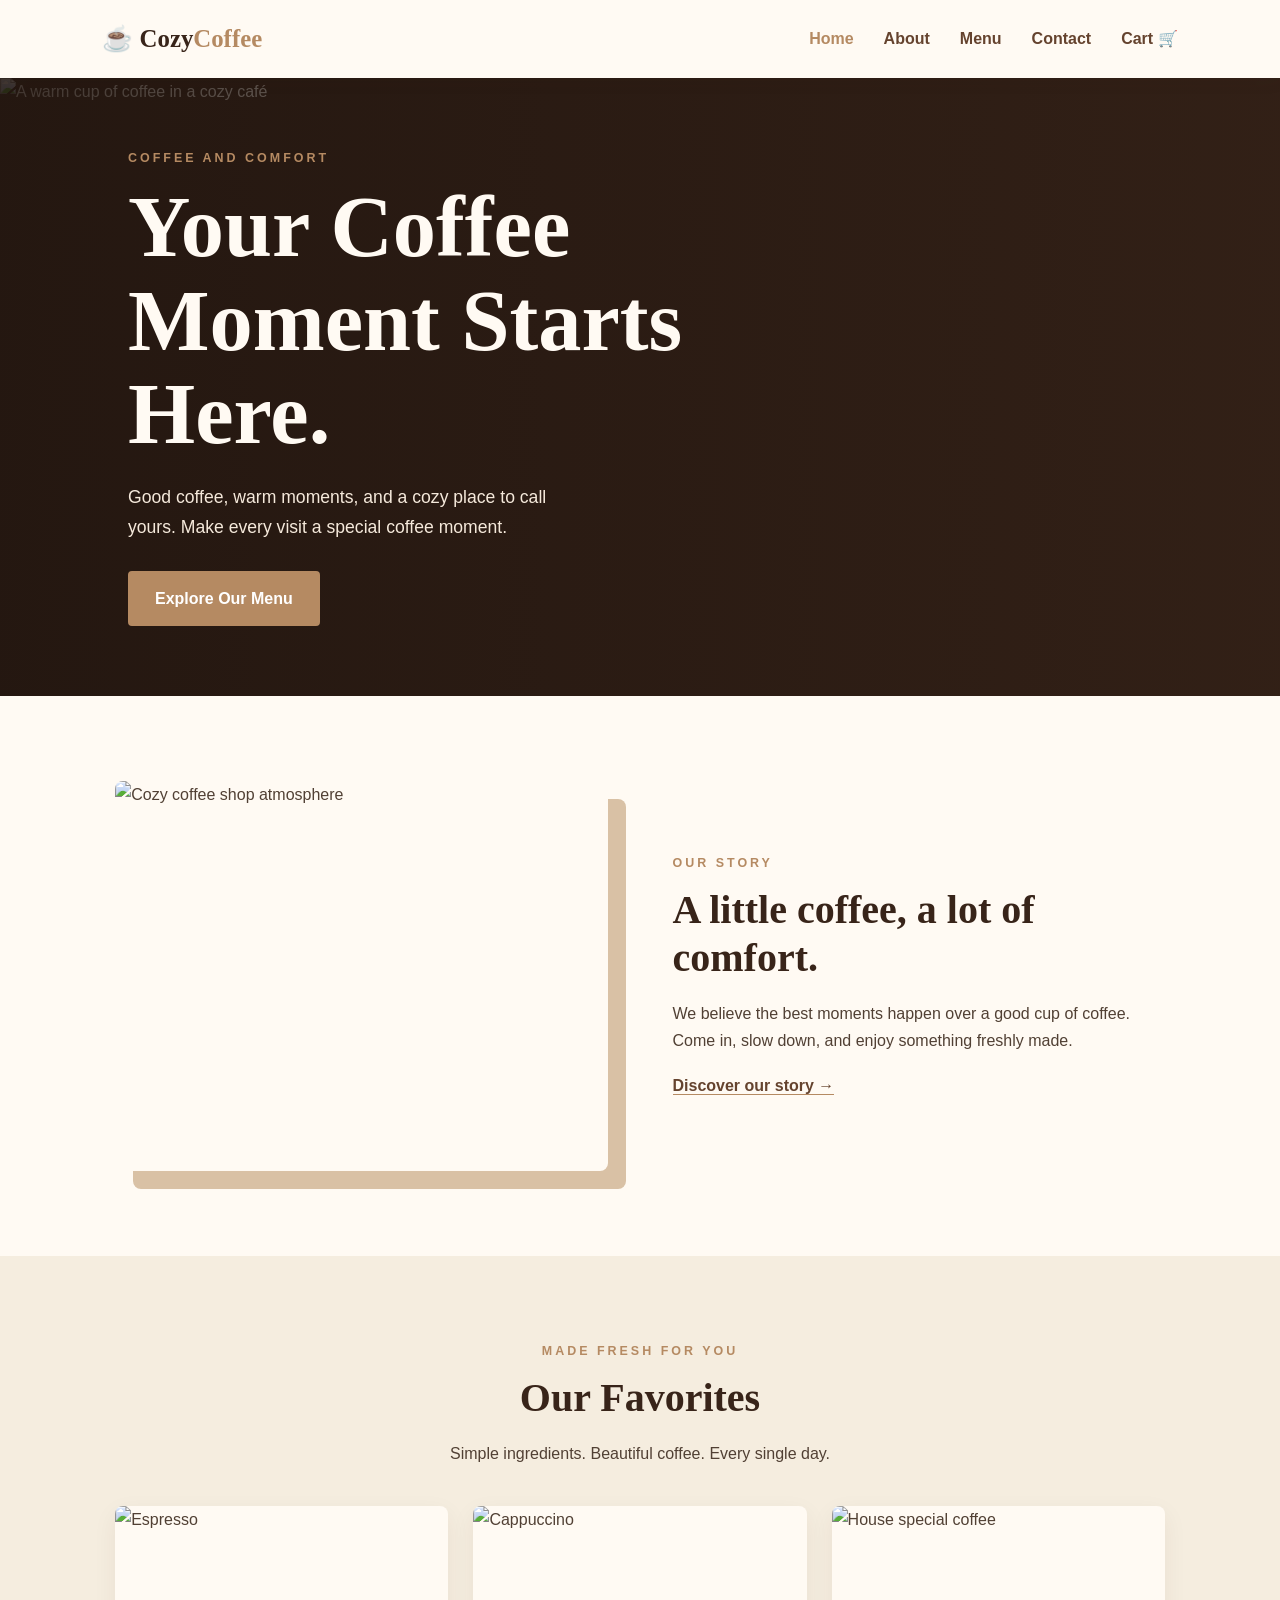
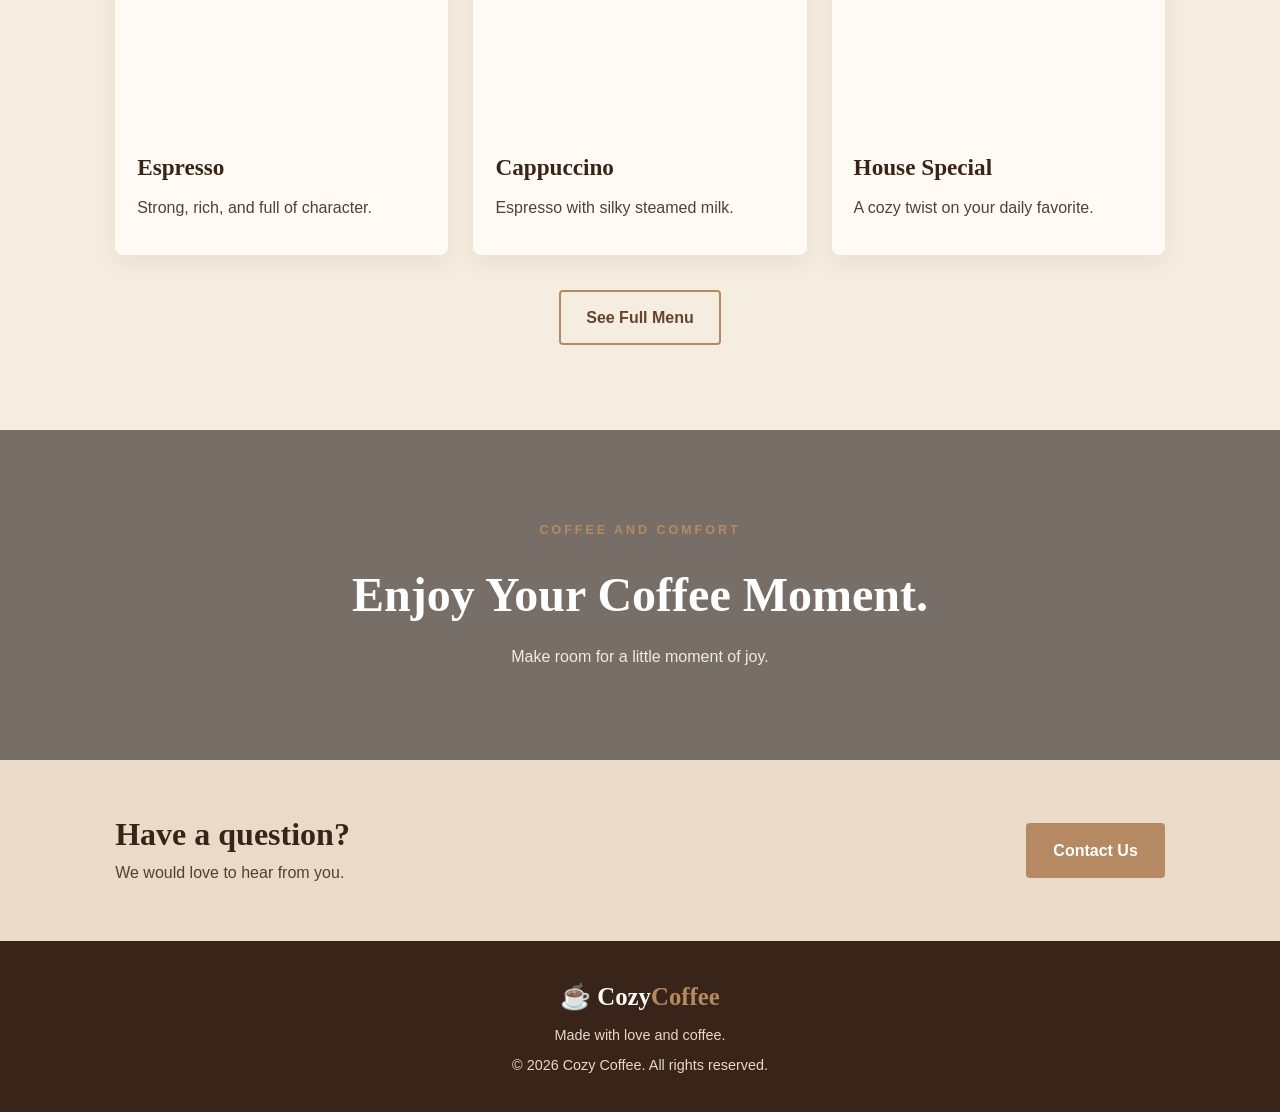
==== index.html @ d35c2334 "Add files via upload" ====
<!DOCTYPE html>
<html lang="en"><head><meta charset="UTF-8"><meta name="viewport" content="width=device-width, initial-scale=1.0"><title>Cozy Coffee | Home</title><link rel="stylesheet" href="style.css"><script src="script.js" defer></script></head><body>
<header class="site-header"><a class="logo" href="index.html">☕ Cozy<span>Coffee</span></a><button class="menu-btn" id="menuBtn" aria-label="Open menu" aria-expanded="false">☰</button><nav class="nav-links" id="navLinks"><a class="active" href="index.html">Home</a><a href="about.html">About</a><a href="services.html">Menu</a><a href="contact.html">Contact</a><a href="cart.html">Cart 🛒</a></nav></header>
<main><section class="hero"><img class="hero-image" src="images/hero-coffee.jpg" alt="A warm cup of coffee in a cozy café"><div class="hero-content"><p class="eyebrow">COFFEE AND COMFORT</p><h1>Your Coffee<br>Moment Starts Here.</h1><p>Good coffee, warm moments, and a cozy place to call yours. Make every visit a special coffee moment.</p><a class="btn" href="services.html">Explore Our Menu</a></div></section>
<section class="section about-preview"><div class="image-frame"><img src="images/coffee-shop.jpg" alt="Cozy coffee shop atmosphere"></div><div><p class="eyebrow">OUR STORY</p><h2>A little coffee, a lot of comfort.</h2><p>We believe the best moments happen over a good cup of coffee. Come in, slow down, and enjoy something freshly made.</p><a class="text-link" href="about.html">Discover our story →</a></div></section>
<section class="section menu-section"><div class="section-heading"><p class="eyebrow">MADE FRESH FOR YOU</p><h2>Our Favorites</h2><p>Simple ingredients. Beautiful coffee. Every single day.</p></div><div class="cards"><article class="coffee-card"><img src="images/espresso.jpg" alt="Espresso"><div class="card-body"><h3>Espresso</h3><p>Strong, rich, and full of character.</p></div></article><article class="coffee-card"><img src="images/cappuccino.jpg" alt="Cappuccino"><div class="card-body"><h3>Cappuccino</h3><p>Espresso with silky steamed milk.</p></div></article><article class="coffee-card"><img src="images/house-special.jpg" alt="House special coffee"><div class="card-body"><h3>House Special</h3><p>A cozy twist on your daily favorite.</p></div></article></div><a class="btn btn-outline" href="services.html">See Full Menu</a></section>
<section class="coffee-banner"><div><p class="eyebrow">COFFEE AND COMFORT</p><h2>Enjoy Your Coffee Moment.</h2><p>Make room for a little moment of joy.</p></div></section><section class="contact-strip"><div><h2>Have a question?</h2><p>We would love to hear from you.</p></div><a class="btn" href="contact.html">Contact Us</a></section></main>
<footer class="footer"><a class="logo" href="index.html">☕ Cozy<span>Coffee</span></a><p>Made with love and coffee.</p><p>© <span class="year"></span> Cozy Coffee. All rights reserved.</p></footer></body></html>
---- style.css ----
*{box-sizing:border-box;margin:0;padding:0} :root{--dark:#382419;--brown:#65432e;--coffee:#896548;--caramel:#b58a62;--latte:#d9c1a5;--cream:#f5eddf;--white:#fffaf3;--text:#514034}html{scroll-behavior:smooth}body{font-family:Arial,Helvetica,sans-serif;background:var(--white);color:var(--text);line-height:1.7}.site-header{height:78px;padding:0 8%;display:flex;align-items:center;justify-content:space-between;background:var(--white);position:sticky;top:0;z-index:10;box-shadow:0 3px 16px #38241912}.logo{font-family:Georgia,serif;font-size:1.55rem;font-weight:bold;color:var(--dark);text-decoration:none}.logo span{color:var(--caramel)}.nav-links{display:flex;gap:30px}.nav-links a{color:var(--brown);text-decoration:none;font-weight:600;transition:.2s}.nav-links a:hover,.nav-links a.active{color:var(--caramel)}.menu-btn{display:none;border:0;background:none;color:var(--dark);font-size:1.8rem;cursor:pointer}.hero{min-height:590px;position:relative;overflow:hidden;background:#382419;display:flex;align-items:center;padding:70px 10%;color:#fffaf3}.hero::before{content:'';position:absolute;inset:0;background:linear-gradient(90deg,#21150fdb,#21150f45);z-index:1}.hero-image{position:absolute;inset:0;width:100%;height:100%;object-fit:cover;object-position:center;display:block}.hero-content{position:relative;z-index:2;max-width:600px}.eyebrow{color:var(--caramel);font-weight:bold;letter-spacing:3px;font-size:.78rem;margin-bottom:12px}.hero h1,.page-hero h1{font-family:Georgia,serif;font-size:clamp(3rem,7vw,5.4rem);line-height:1.08;margin-bottom:22px}.hero-content>p:not(.eyebrow){font-size:1.1rem;max-width:450px;margin-bottom:28px;color:#f5e9db}.btn{display:inline-block;background:var(--caramel);color:#fff;text-decoration:none;border:2px solid var(--caramel);padding:12px 25px;border-radius:4px;font-weight:bold;cursor:pointer;transition:.2s}.btn:hover{background:var(--brown);border-color:var(--brown);transform:translateY(-2px)}.section{padding:85px 9%;}.about-preview{display:grid;grid-template-columns:1fr 1fr;gap:65px;align-items:center}.image-frame{height:390px;overflow:hidden;border-radius:8px;box-shadow:18px 18px 0 var(--latte)}.image-frame img{width:100%;height:100%;object-fit:cover}.about-preview h2,.section-heading h2,.contact-strip h2,.contact-info h2{font-family:Georgia,serif;font-size:2.5rem;color:var(--dark);line-height:1.2;margin-bottom:18px}.about-preview p:not(.eyebrow){margin-bottom:18px}.text-link{color:var(--brown);font-weight:bold;text-decoration:none;border-bottom:1px solid var(--caramel)}.menu-section{background:var(--cream);text-align:center}.section-heading{text-align:center;margin-bottom:38px}.section-heading>p:last-child{margin-top:8px}.cards{display:grid;grid-template-columns:repeat(3,1fr);gap:25px;margin-bottom:35px}.coffee-card{background:var(--white);border-radius:8px;overflow:hidden;text-align:left;box-shadow:0 8px 25px #38241910;transition:.25s}.coffee-card:hover{transform:translateY(-6px);box-shadow:0 13px 30px #3824191c}.coffee-card img{width:100%;height:220px;object-fit:cover;display:block}.card-body{padding:22px}.card-body h3{font-family:Georgia,serif;color:var(--dark);font-size:1.45rem;margin-bottom:7px}.card-body p{margin-bottom:12px}.card-body strong{color:var(--coffee);font-size:.9rem}.btn-outline{background:transparent;color:var(--brown)}.btn-outline:hover{color:white}.coffee-banner{min-height:330px;background:linear-gradient(#21150f9c,#21150f9c),url('images/coffee-shop.jpg') center/cover;display:flex;align-items:center;justify-content:center;text-align:center;color:white;padding:60px 20px}.coffee-banner h2{font-family:Georgia,serif;font-size:3rem;margin-bottom:8px}.coffee-banner p:last-child{color:#f5e9db}.contact-strip{padding:55px 9%;display:flex;align-items:center;justify-content:space-between;gap:25px;background:#eadbc8}.contact-strip h2{font-size:2rem;margin-bottom:5px}.contact-strip p{margin:0}.footer{background:var(--dark);color:#e7d8c8;text-align:center;padding:35px 20px}.footer .logo{color:var(--white)}.footer p{font-size:.9rem;margin-top:5px}.page-hero{background:linear-gradient(#21150fc9,#21150fc9),url('images/hero-coffee.jpg') center/cover;text-align:center;color:white;padding:85px 20px}.page-hero h1{font-size:3.8rem;margin-bottom:10px}.page-hero>p:last-child{color:#f0dfcd}.values{background:var(--cream)}.value-card{text-align:center;padding-top:28px}.value-icon{font-size:3rem;color:var(--caramel)}.menu-grid{grid-template-columns:repeat(3,1fr)}.contact-layout{display:grid;grid-template-columns:1fr 1fr;gap:55px;align-items:start}.contact-info img{width:100%;height:240px;object-fit:cover;border-radius:8px;margin-bottom:25px}.contact-info h2{font-size:2rem}.contact-form{background:var(--cream);padding:30px;border-radius:8px}.contact-form h2{font-family:Georgia,serif;color:var(--dark);font-size:2rem;margin-bottom:18px}.contact-form label{display:block;font-weight:bold;margin:12px 0 5px}.contact-form input,.contact-form textarea{width:100%;padding:12px;border:1px solid #cbb69e;border-radius:4px;background:var(--white);font:inherit;color:var(--text)}.contact-form input:focus,.contact-form textarea:focus{outline:2px solid var(--caramel);border-color:transparent}.contact-form .btn{margin-top:18px}.form-message{margin-top:12px;font-weight:bold}.form-note{font-size:.78rem;color:#806b58;margin-top:12px}.form-message.success{color:#426b3e}.form-message.error{color:#a23c2c}@media(max-width:800px){.site-header{padding:0 5%}.menu-btn{display:block}.nav-links{display:none;position:absolute;top:78px;left:0;width:100%;background:var(--white);padding:20px 5%;flex-direction:column;gap:15px;box-shadow:0 8px 15px #38241918}.nav-links.active{display:flex}.about-preview,.contact-layout{grid-template-columns:1fr;gap:40px}.cards,.menu-grid{grid-template-columns:repeat(2,1fr)}.hero{min-height:520px;padding:60px 7%}.section{padding:65px 7%}}@media(max-width:560px){.cards,.menu-grid{grid-template-columns:1fr}.hero{min-height:480px}.hero h1{font-size:3.3rem}.page-hero h1{font-size:2.8rem}.about-preview h2,.section-heading h2{font-size:2rem}.image-frame{height:280px}.contact-strip{align-items:flex-start;flex-direction:column}.coffee-banner h2{font-size:2.4rem}.contact-form{padding:22px}}
/* Menu prices and shopping cart */
.price{display:block;color:var(--dark)!important;font-size:1.12rem!important;margin:12px 0 14px}
.add-cart-btn{font:inherit;font-size:.92rem;padding:10px 17px;width:100%}
.cart-section{display:grid;grid-template-columns:minmax(0,1.7fr) minmax(260px,1fr);gap:30px;align-items:start}
.cart-items{display:grid;gap:16px}
.cart-item{display:grid;grid-template-columns:105px 1fr auto;gap:18px;align-items:center;background:var(--cream);padding:16px;border-radius:8px}
.cart-item img{width:105px;height:95px;object-fit:cover;border-radius:6px}
.cart-item h3{font-family:Georgia,serif;color:var(--dark);font-size:1.2rem}
.cart-item p{margin:4px 0;color:var(--coffee);font-weight:bold}
.quantity-controls{display:flex;align-items:center;gap:10px;margin-top:8px}
.quantity-controls button,.remove-btn{border:1px solid var(--latte);background:var(--white);color:var(--dark);border-radius:4px;padding:4px 10px;cursor:pointer;font:inherit}
.remove-btn{color:#9b382b;margin-top:8px}
.cart-summary{background:var(--cream);padding:25px;border-radius:8px;position:sticky;top:100px}
.cart-summary h2{font-family:Georgia,serif;color:var(--dark);font-size:1.6rem;margin-bottom:18px}
.summary-line{display:flex;justify-content:space-between;gap:12px;padding:10px 0;border-bottom:1px solid var(--latte)}
.total-line{font-size:1.15rem;color:var(--dark);border:0;margin-top:8px}
.checkout-btn{width:100%;margin-top:14px}
.continue-link{display:block;text-align:center;color:var(--brown);margin-top:15px;font-weight:bold;text-decoration:none}
.empty-cart{text-align:center;background:var(--cream);padding:45px 20px;border-radius:8px}
.empty-cart h2{font-family:Georgia,serif;color:var(--dark);margin-bottom:8px}
.empty-cart .btn{margin-top:18px}
@media(max-width:800px){.cart-section{grid-template-columns:1fr}.cart-summary{position:static}}
@media(max-width:560px){.cart-item{grid-template-columns:78px 1fr;gap:12px}.cart-item img{width:78px;height:78px}.cart-item .item-actions{grid-column:2}}
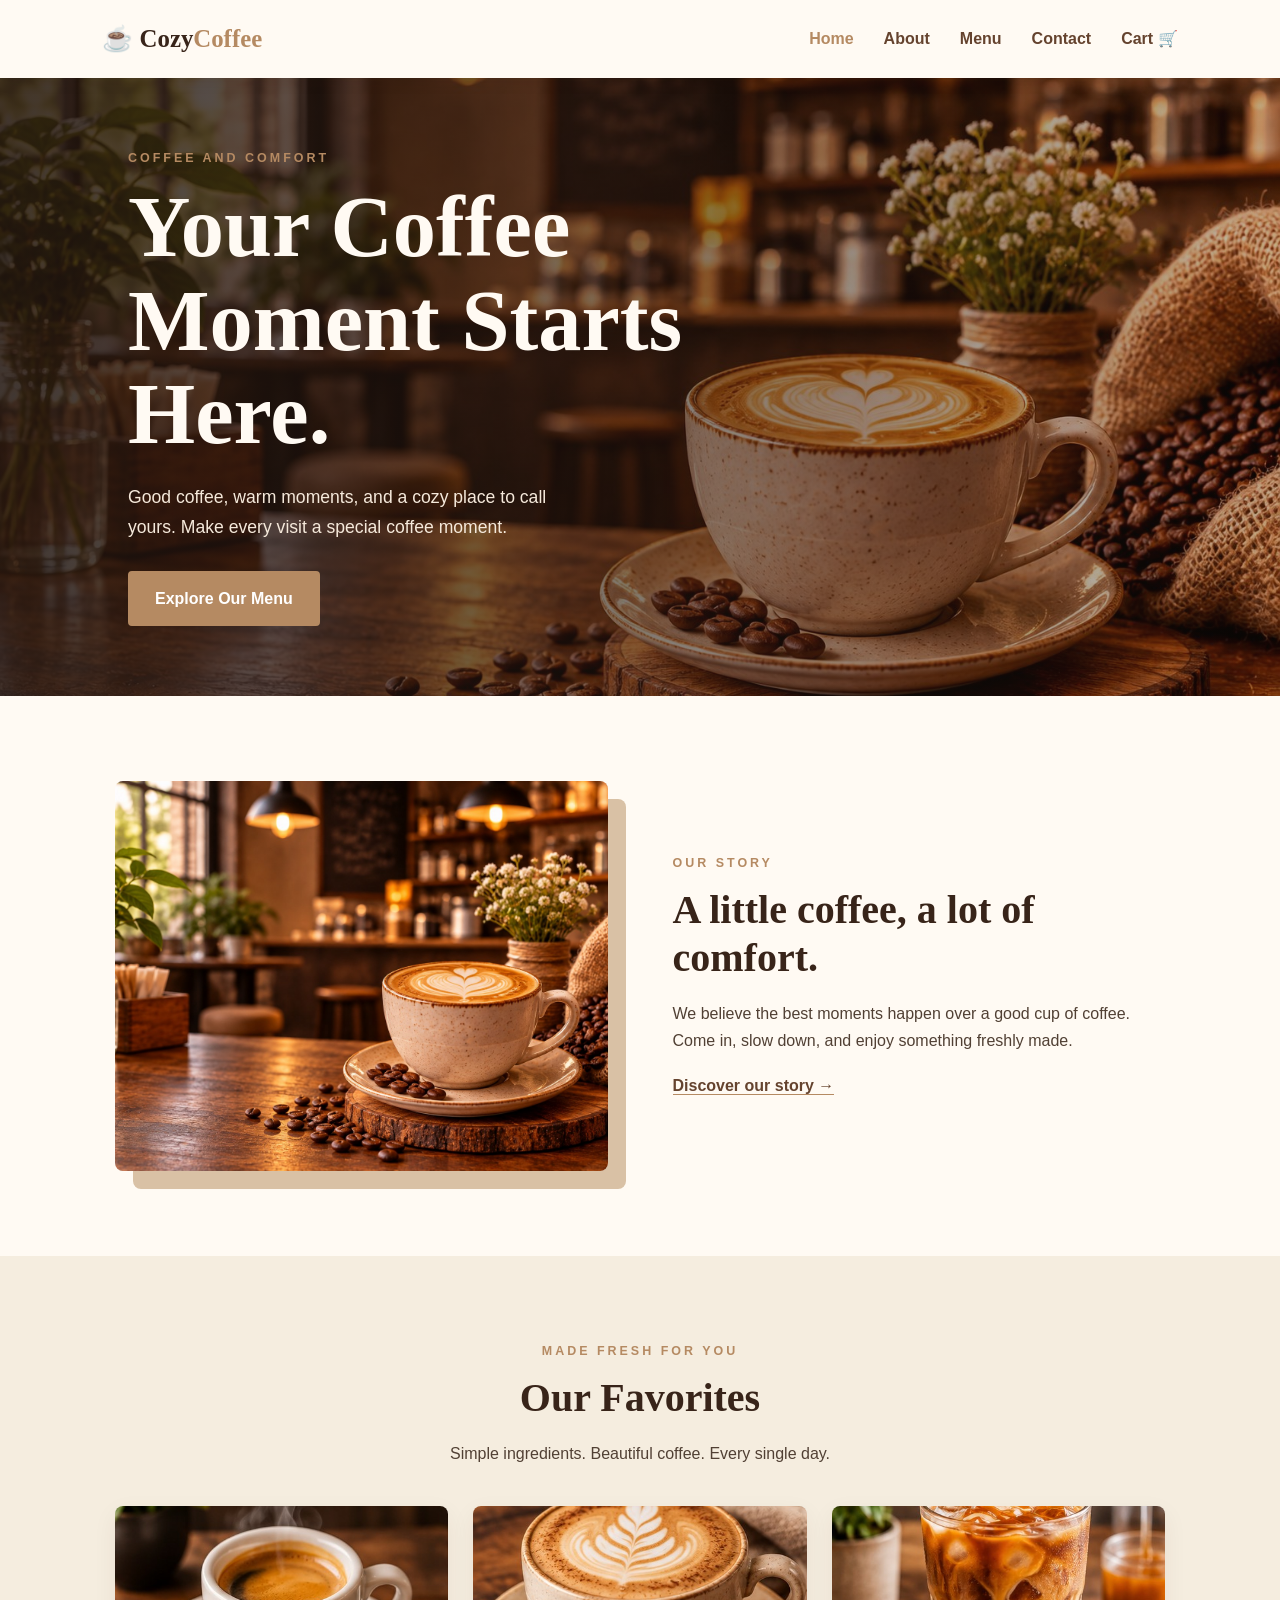
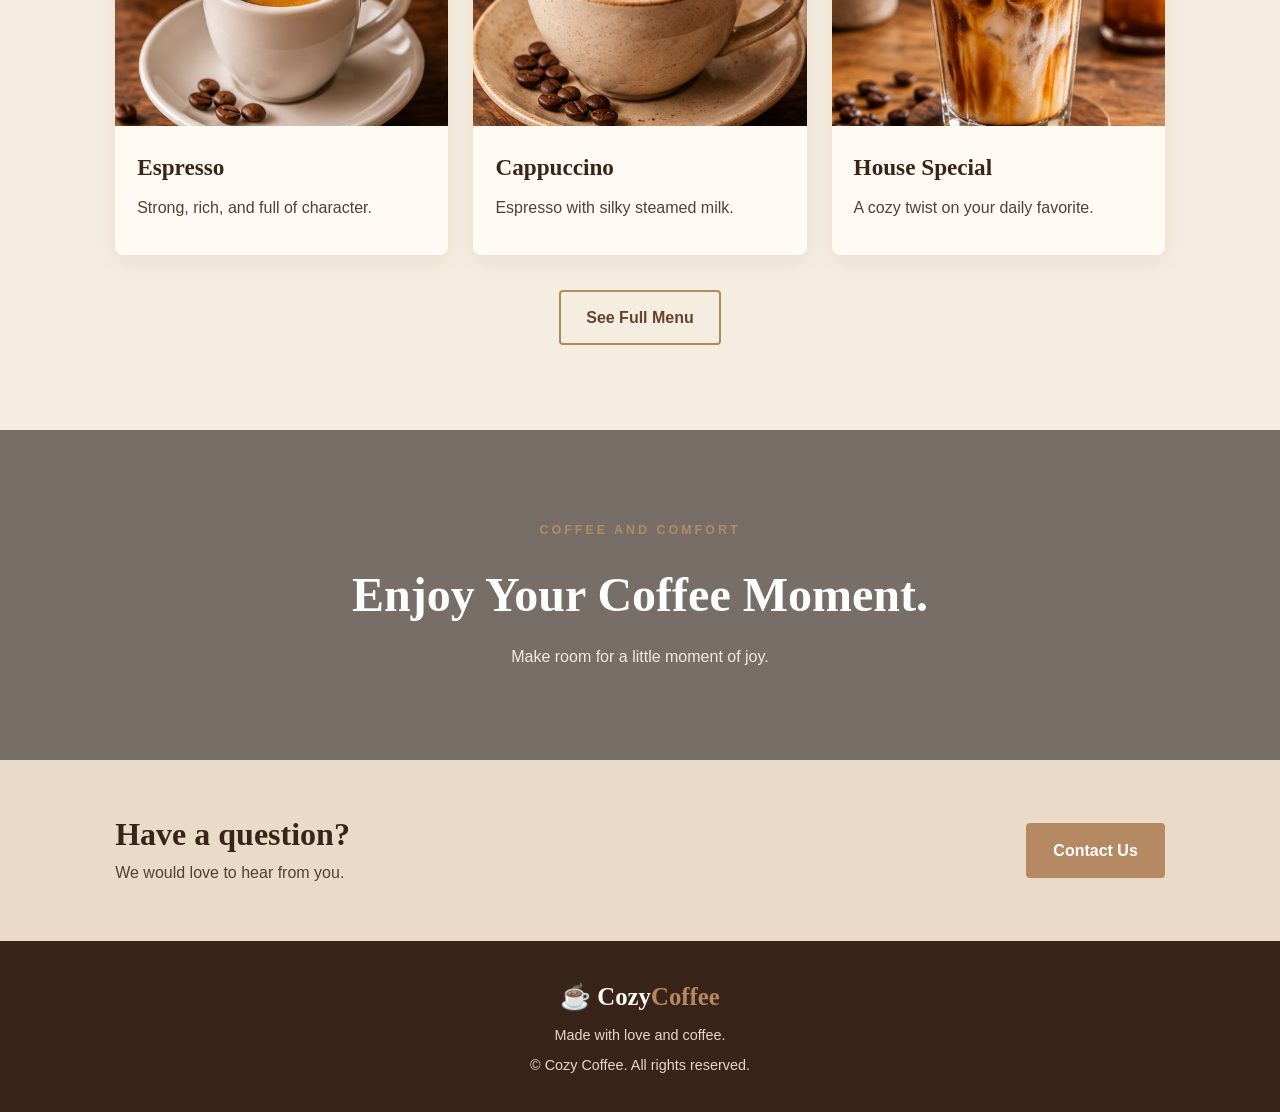
==== commit 52bf2d94: "Refactor index.html structure and content" ====
--- a/index.html
+++ b/index.html
@@ -1,8 +1,235 @@
 <!DOCTYPE html>
-<html lang="en"><head><meta charset="UTF-8"><meta name="viewport" content="width=device-width, initial-scale=1.0"><title>Cozy Coffee | Home</title><link rel="stylesheet" href="style.css"><script src="script.js" defer></script></head><body>
-<header class="site-header"><a class="logo" href="index.html">☕ Cozy<span>Coffee</span></a><button class="menu-btn" id="menuBtn" aria-label="Open menu" aria-expanded="false">☰</button><nav class="nav-links" id="navLinks"><a class="active" href="index.html">Home</a><a href="about.html">About</a><a href="services.html">Menu</a><a href="contact.html">Contact</a><a href="cart.html">Cart 🛒</a></nav></header>
-<main><section class="hero"><img class="hero-image" src="images/hero-coffee.jpg" alt="A warm cup of coffee in a cozy café"><div class="hero-content"><p class="eyebrow">COFFEE AND COMFORT</p><h1>Your Coffee<br>Moment Starts Here.</h1><p>Good coffee, warm moments, and a cozy place to call yours. Make every visit a special coffee moment.</p><a class="btn" href="services.html">Explore Our Menu</a></div></section>
-<section class="section about-preview"><div class="image-frame"><img src="images/coffee-shop.jpg" alt="Cozy coffee shop atmosphere"></div><div><p class="eyebrow">OUR STORY</p><h2>A little coffee, a lot of comfort.</h2><p>We believe the best moments happen over a good cup of coffee. Come in, slow down, and enjoy something freshly made.</p><a class="text-link" href="about.html">Discover our story →</a></div></section>
-<section class="section menu-section"><div class="section-heading"><p class="eyebrow">MADE FRESH FOR YOU</p><h2>Our Favorites</h2><p>Simple ingredients. Beautiful coffee. Every single day.</p></div><div class="cards"><article class="coffee-card"><img src="images/espresso.jpg" alt="Espresso"><div class="card-body"><h3>Espresso</h3><p>Strong, rich, and full of character.</p></div></article><article class="coffee-card"><img src="images/cappuccino.jpg" alt="Cappuccino"><div class="card-body"><h3>Cappuccino</h3><p>Espresso with silky steamed milk.</p></div></article><article class="coffee-card"><img src="images/house-special.jpg" alt="House special coffee"><div class="card-body"><h3>House Special</h3><p>A cozy twist on your daily favorite.</p></div></article></div><a class="btn btn-outline" href="services.html">See Full Menu</a></section>
-<section class="coffee-banner"><div><p class="eyebrow">COFFEE AND COMFORT</p><h2>Enjoy Your Coffee Moment.</h2><p>Make room for a little moment of joy.</p></div></section><section class="contact-strip"><div><h2>Have a question?</h2><p>We would love to hear from you.</p></div><a class="btn" href="contact.html">Contact Us</a></section></main>
-<footer class="footer"><a class="logo" href="index.html">☕ Cozy<span>Coffee</span></a><p>Made with love and coffee.</p><p>© <span class="year"></span> Cozy Coffee. All rights reserved.</p></footer></body></html>+<html lang="en">
+
+<head>
+    <meta charset="UTF-8">
+    <meta name="viewport" content="width=device-width, initial-scale=1.0">
+
+    <title>Cozy Coffee | Home</title>
+
+    <link rel="stylesheet" href="style.css">
+    <script src="script.js" defer></script>
+</head>
+
+<body>
+
+<!-- Header -->
+
+<header class="site-header">
+
+    <a class="logo" href="index.html">
+        ☕️ Cozy<span>Coffee</span>
+    </a>
+
+    <button class="menu-btn" id="menuBtn"
+        aria-label="Open menu" aria-expanded="false">
+        ☰
+    </button>
+
+    <nav class="nav-links" id="navLinks">
+
+        <a class="active" href="index.html">Home</a>
+        <a href="about.html">About</a>
+        <a href="services.html">Menu</a>
+        <a href="contact.html">Contact</a>
+        <a href="cart.html">Cart 🛒</a>
+
+    </nav>
+
+</header>
+
+
+<main>
+
+    <!-- Hero Section -->
+
+    <section class="hero">
+
+        <img class="hero-image"
+            src="hero-coffee.jpg"
+            alt="A warm cup of coffee in a cozy café">
+
+        <div class="hero-content">
+
+            <p class="eyebrow">COFFEE AND COMFORT</p>
+
+            <h1>
+                Your Coffee<br>
+                Moment Starts Here.
+            </h1>
+
+            <p>
+                Good coffee, warm moments, and a cozy place to call yours.
+                Make every visit a special coffee moment.
+            </p>
+
+            <a class="btn" href="services.html">
+                Explore Our Menu
+            </a>
+
+        </div>
+
+    </section>
+
+
+    <!-- About Preview -->
+
+    <section class="section about-preview">
+
+        <div class="image-frame">
+
+            <img src="coffee-shop.jpg"
+                alt="Cozy coffee shop atmosphere">
+
+        </div>
+
+        <div>
+
+            <p class="eyebrow">OUR STORY</p>
+
+            <h2>A little coffee, a lot of comfort.</h2>
+
+            <p>
+                We believe the best moments happen over a good cup of coffee.
+                Come in, slow down, and enjoy something freshly made.
+            </p>
+
+            <a class="text-link" href="about.html">
+                Discover our story →
+            </a>
+
+        </div>
+
+    </section>
+
+
+    <!-- Our Favorites -->
+
+    <section class="section menu-section">
+
+        <div class="section-heading">
+
+            <p class="eyebrow">MADE FRESH FOR YOU</p>
+
+            <h2>Our Favorites</h2>
+
+            <p>
+                Simple ingredients. Beautiful coffee. Every single day.
+            </p>
+
+        </div>
+
+
+        <div class="cards">
+
+            <article class="coffee-card">
+
+                <img src="espresso.jpg" alt="Espresso">
+
+                <div class="card-body">
+
+                    <h3>Espresso</h3>
+
+                    <p>Strong, rich, and full of character.</p>
+
+                </div>
+
+            </article>
+
+
+            <article class="coffee-card">
+
+                <img src="cappuccino.jpg" alt="Cappuccino">
+
+                <div class="card-body">
+
+                    <h3>Cappuccino</h3>
+
+                    <p>Espresso with silky steamed milk.</p>
+
+                </div>
+
+            </article>
+
+
+            <article class="coffee-card">
+
+                <img src="house-special.jpg" alt="House special coffee">
+
+                <div class="card-body">
+
+                    <h3>House Special</h3>
+
+                    <p>A cozy twist on your daily favorite.</p>
+
+                </div>
+
+            </article>
+
+        </div>
+
+
+        <a class="btn btn-outline" href="services.html">
+            See Full Menu
+        </a>
+
+    </section>
+
+
+    <!-- Coffee Banner -->
+
+    <section class="coffee-banner">
+
+        <div>
+
+            <p class="eyebrow">COFFEE AND COMFORT</p>
+
+            <h2>Enjoy Your Coffee Moment.</h2>
+
+            <p>Make room for a little moment of joy.</p>
+
+        </div>
+
+    </section>
+
+
+    <!-- Contact Strip -->
+
+    <section class="contact-strip">
+
+        <div>
+
+            <h2>Have a question?</h2>
+
+            <p>We would love to hear from you.</p>
+
+        </div>
+
+        <a class="btn" href="contact.html">
+            Contact Us
+        </a>
+
+      </section>
+
+</main>
+
+
+<!-- Footer -->
+
+<footer class="footer">
+
+    <a class="logo" href="index.html">
+        ☕️ Cozy<span>Coffee</span>
+    </a>
+
+    <p>Made with love and coffee.</p>
+
+    <p>
+        © <span class="year"></span>
+        Cozy Coffee. All rights reserved.
+    </p>
+
+</footer>
+
+</body>
+</html>
--- a/style.css
+++ b/style.css
@@ -22,3 +22,4 @@
 .empty-cart .btn{margin-top:18px}
 @media(max-width:800px){.cart-section{grid-template-columns:1fr}.cart-summary{position:static}}
 @media(max-width:560px){.cart-item{grid-template-columns:78px 1fr;gap:12px}.cart-item img{width:78px;height:78px}.cart-item .item-actions{grid-column:2}}
+
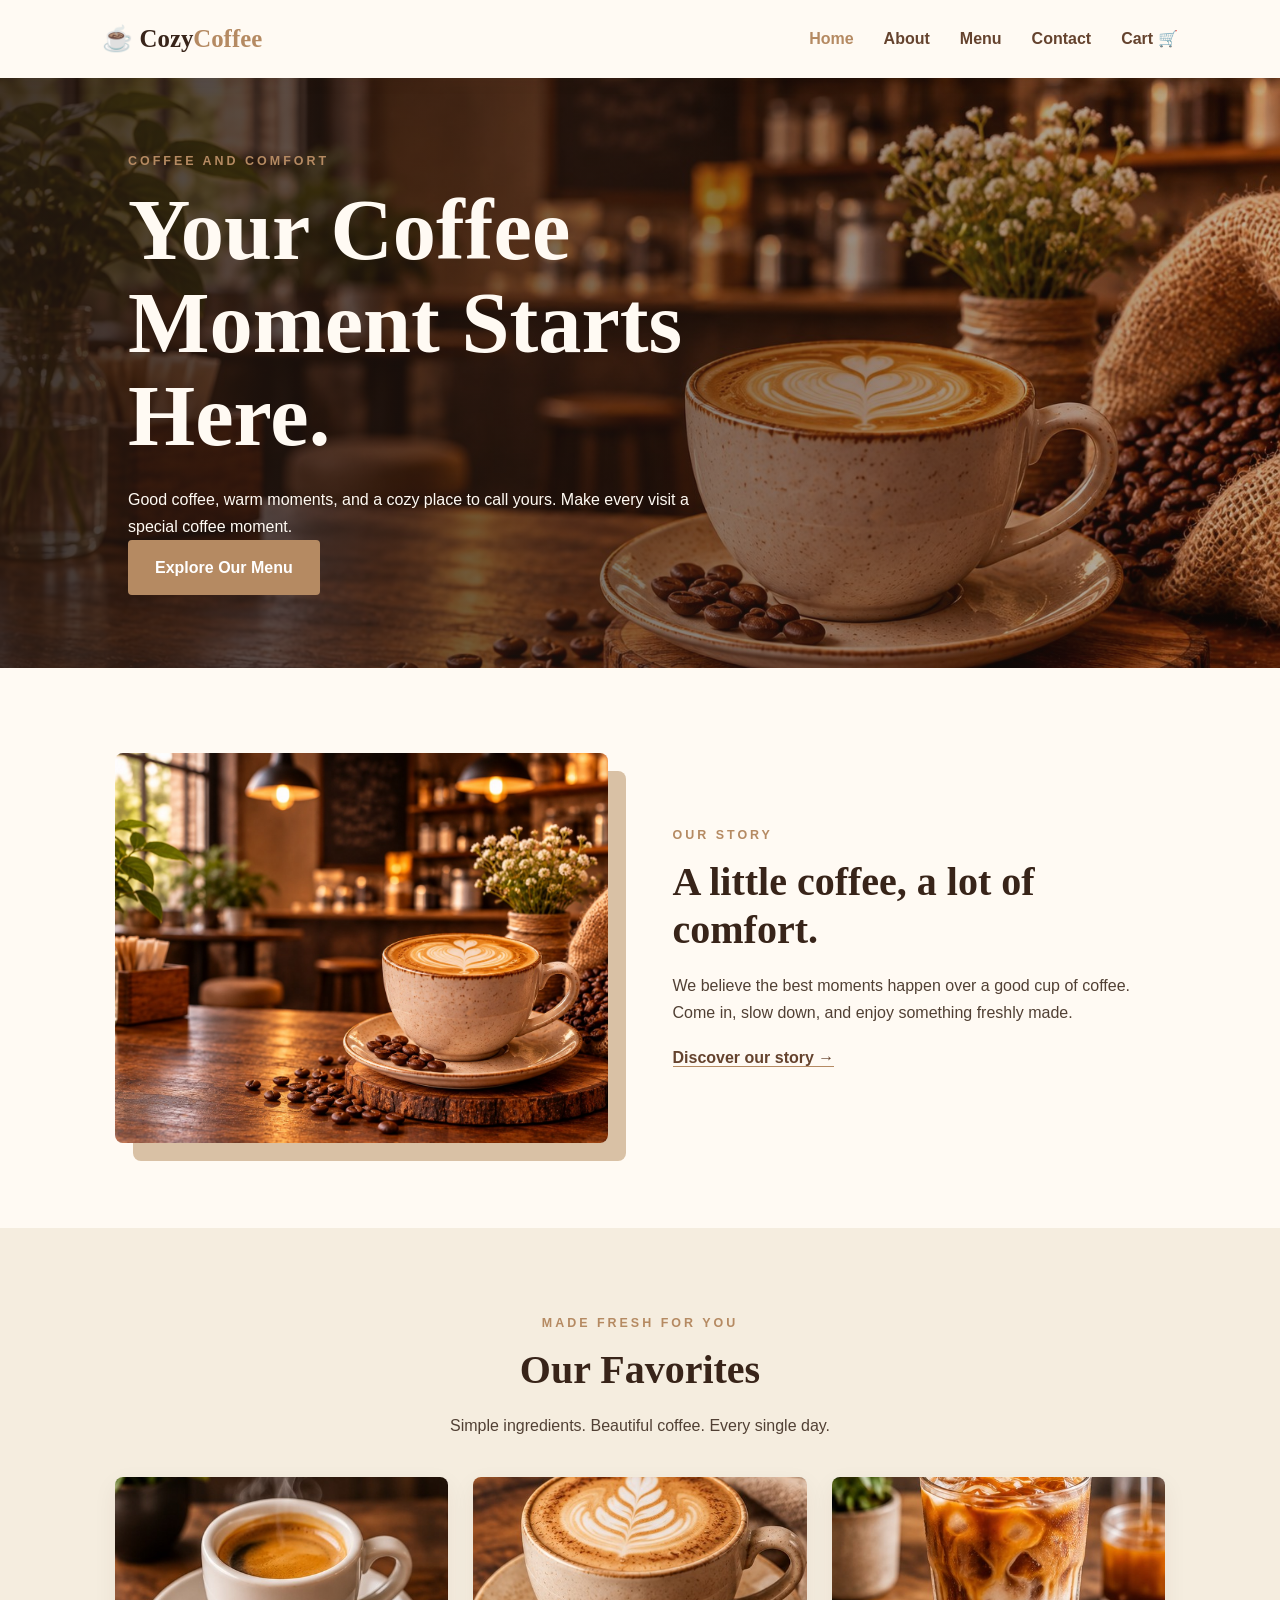
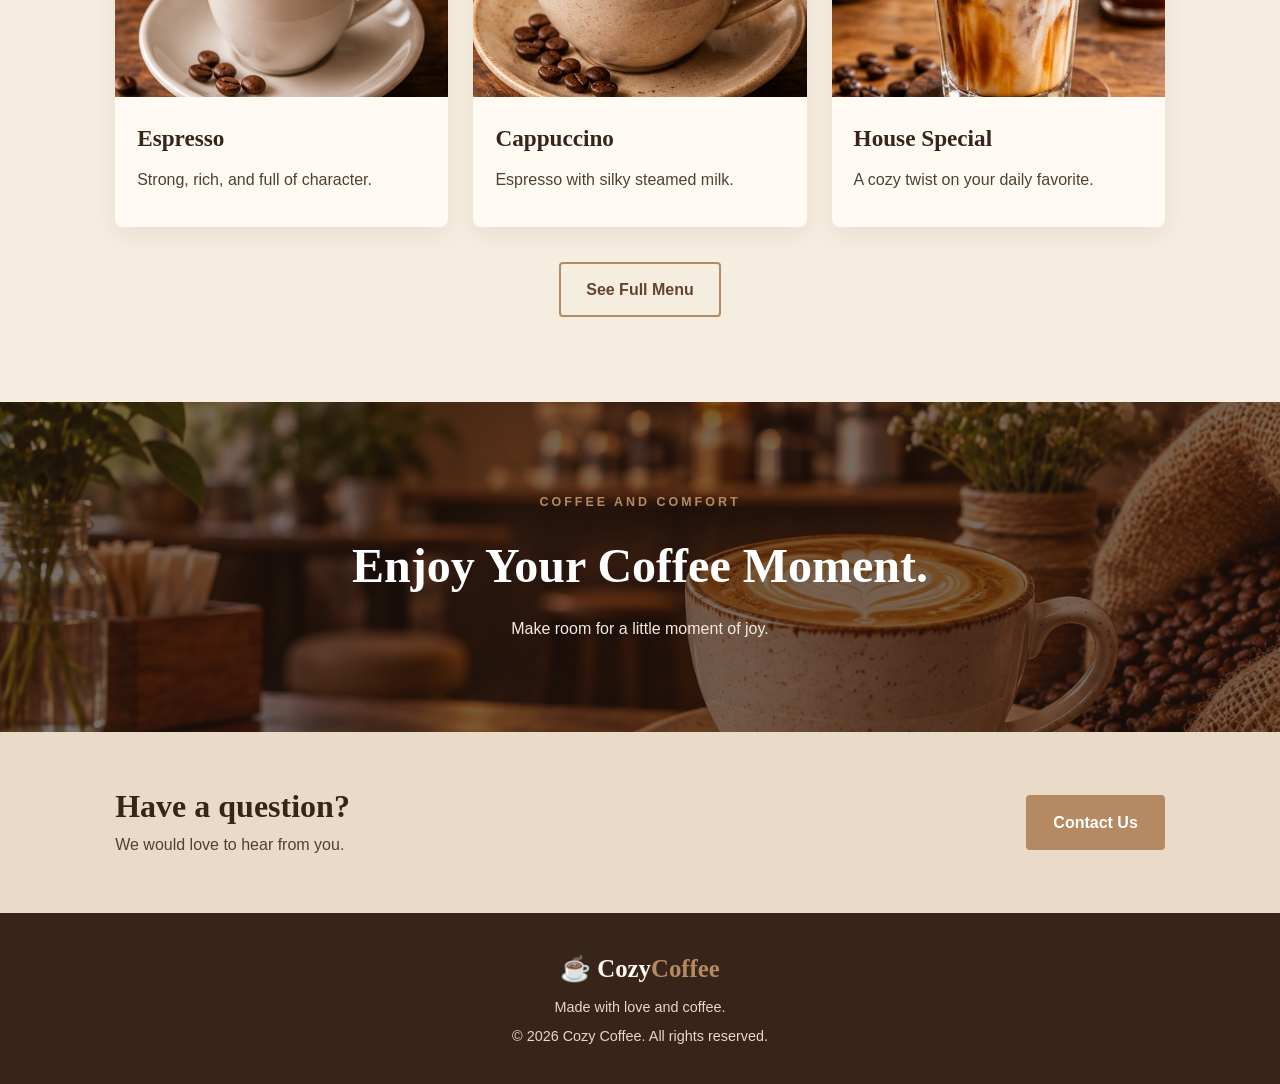
==== commit b1c8005b: "Add looping coffee video to homepage hero" ====
--- a/index.html
+++ b/index.html
@@ -45,9 +45,11 @@
 
     <section class="hero">
 
-        <img class="hero-image"
-            src="hero-coffee.jpg"
-            alt="A warm cup of coffee in a cozy café">
+        <video class="hero-image" autoplay muted loop playsinline preload="metadata"
+            poster="hero-coffee.jpg" aria-label="Coffee being prepared in a cozy café">
+            <source src="https://raw.githubusercontent.com/frialmohamed40-design/web/main/Coffee-video%20mp4.mp4" type="video/mp4">
+            Your browser does not support HTML video.
+        </video>
 
         <div class="hero-content">
 
--- a/style.css
+++ b/style.css
@@ -1,25 +1,732 @@
-*{box-sizing:border-box;margin:0;padding:0} :root{--dark:#382419;--brown:#65432e;--coffee:#896548;--caramel:#b58a62;--latte:#d9c1a5;--cream:#f5eddf;--white:#fffaf3;--text:#514034}html{scroll-behavior:smooth}body{font-family:Arial,Helvetica,sans-serif;background:var(--white);color:var(--text);line-height:1.7}.site-header{height:78px;padding:0 8%;display:flex;align-items:center;justify-content:space-between;background:var(--white);position:sticky;top:0;z-index:10;box-shadow:0 3px 16px #38241912}.logo{font-family:Georgia,serif;font-size:1.55rem;font-weight:bold;color:var(--dark);text-decoration:none}.logo span{color:var(--caramel)}.nav-links{display:flex;gap:30px}.nav-links a{color:var(--brown);text-decoration:none;font-weight:600;transition:.2s}.nav-links a:hover,.nav-links a.active{color:var(--caramel)}.menu-btn{display:none;border:0;background:none;color:var(--dark);font-size:1.8rem;cursor:pointer}.hero{min-height:590px;position:relative;overflow:hidden;background:#382419;display:flex;align-items:center;padding:70px 10%;color:#fffaf3}.hero::before{content:'';position:absolute;inset:0;background:linear-gradient(90deg,#21150fdb,#21150f45);z-index:1}.hero-image{position:absolute;inset:0;width:100%;height:100%;object-fit:cover;object-position:center;display:block}.hero-content{position:relative;z-index:2;max-width:600px}.eyebrow{color:var(--caramel);font-weight:bold;letter-spacing:3px;font-size:.78rem;margin-bottom:12px}.hero h1,.page-hero h1{font-family:Georgia,serif;font-size:clamp(3rem,7vw,5.4rem);line-height:1.08;margin-bottom:22px}.hero-content>p:not(.eyebrow){font-size:1.1rem;max-width:450px;margin-bottom:28px;color:#f5e9db}.btn{display:inline-block;background:var(--caramel);color:#fff;text-decoration:none;border:2px solid var(--caramel);padding:12px 25px;border-radius:4px;font-weight:bold;cursor:pointer;transition:.2s}.btn:hover{background:var(--brown);border-color:var(--brown);transform:translateY(-2px)}.section{padding:85px 9%;}.about-preview{display:grid;grid-template-columns:1fr 1fr;gap:65px;align-items:center}.image-frame{height:390px;overflow:hidden;border-radius:8px;box-shadow:18px 18px 0 var(--latte)}.image-frame img{width:100%;height:100%;object-fit:cover}.about-preview h2,.section-heading h2,.contact-strip h2,.contact-info h2{font-family:Georgia,serif;font-size:2.5rem;color:var(--dark);line-height:1.2;margin-bottom:18px}.about-preview p:not(.eyebrow){margin-bottom:18px}.text-link{color:var(--brown);font-weight:bold;text-decoration:none;border-bottom:1px solid var(--caramel)}.menu-section{background:var(--cream);text-align:center}.section-heading{text-align:center;margin-bottom:38px}.section-heading>p:last-child{margin-top:8px}.cards{display:grid;grid-template-columns:repeat(3,1fr);gap:25px;margin-bottom:35px}.coffee-card{background:var(--white);border-radius:8px;overflow:hidden;text-align:left;box-shadow:0 8px 25px #38241910;transition:.25s}.coffee-card:hover{transform:translateY(-6px);box-shadow:0 13px 30px #3824191c}.coffee-card img{width:100%;height:220px;object-fit:cover;display:block}.card-body{padding:22px}.card-body h3{font-family:Georgia,serif;color:var(--dark);font-size:1.45rem;margin-bottom:7px}.card-body p{margin-bottom:12px}.card-body strong{color:var(--coffee);font-size:.9rem}.btn-outline{background:transparent;color:var(--brown)}.btn-outline:hover{color:white}.coffee-banner{min-height:330px;background:linear-gradient(#21150f9c,#21150f9c),url('images/coffee-shop.jpg') center/cover;display:flex;align-items:center;justify-content:center;text-align:center;color:white;padding:60px 20px}.coffee-banner h2{font-family:Georgia,serif;font-size:3rem;margin-bottom:8px}.coffee-banner p:last-child{color:#f5e9db}.contact-strip{padding:55px 9%;display:flex;align-items:center;justify-content:space-between;gap:25px;background:#eadbc8}.contact-strip h2{font-size:2rem;margin-bottom:5px}.contact-strip p{margin:0}.footer{background:var(--dark);color:#e7d8c8;text-align:center;padding:35px 20px}.footer .logo{color:var(--white)}.footer p{font-size:.9rem;margin-top:5px}.page-hero{background:linear-gradient(#21150fc9,#21150fc9),url('images/hero-coffee.jpg') center/cover;text-align:center;color:white;padding:85px 20px}.page-hero h1{font-size:3.8rem;margin-bottom:10px}.page-hero>p:last-child{color:#f0dfcd}.values{background:var(--cream)}.value-card{text-align:center;padding-top:28px}.value-icon{font-size:3rem;color:var(--caramel)}.menu-grid{grid-template-columns:repeat(3,1fr)}.contact-layout{display:grid;grid-template-columns:1fr 1fr;gap:55px;align-items:start}.contact-info img{width:100%;height:240px;object-fit:cover;border-radius:8px;margin-bottom:25px}.contact-info h2{font-size:2rem}.contact-form{background:var(--cream);padding:30px;border-radius:8px}.contact-form h2{font-family:Georgia,serif;color:var(--dark);font-size:2rem;margin-bottom:18px}.contact-form label{display:block;font-weight:bold;margin:12px 0 5px}.contact-form input,.contact-form textarea{width:100%;padding:12px;border:1px solid #cbb69e;border-radius:4px;background:var(--white);font:inherit;color:var(--text)}.contact-form input:focus,.contact-form textarea:focus{outline:2px solid var(--caramel);border-color:transparent}.contact-form .btn{margin-top:18px}.form-message{margin-top:12px;font-weight:bold}.form-note{font-size:.78rem;color:#806b58;margin-top:12px}.form-message.success{color:#426b3e}.form-message.error{color:#a23c2c}@media(max-width:800px){.site-header{padding:0 5%}.menu-btn{display:block}.nav-links{display:none;position:absolute;top:78px;left:0;width:100%;background:var(--white);padding:20px 5%;flex-direction:column;gap:15px;box-shadow:0 8px 15px #38241918}.nav-links.active{display:flex}.about-preview,.contact-layout{grid-template-columns:1fr;gap:40px}.cards,.menu-grid{grid-template-columns:repeat(2,1fr)}.hero{min-height:520px;padding:60px 7%}.section{padding:65px 7%}}@media(max-width:560px){.cards,.menu-grid{grid-template-columns:1fr}.hero{min-height:480px}.hero h1{font-size:3.3rem}.page-hero h1{font-size:2.8rem}.about-preview h2,.section-heading h2{font-size:2rem}.image-frame{height:280px}.contact-strip{align-items:flex-start;flex-direction:column}.coffee-banner h2{font-size:2.4rem}.contact-form{padding:22px}}
-/* Menu prices and shopping cart */
-.price{display:block;color:var(--dark)!important;font-size:1.12rem!important;margin:12px 0 14px}
-.add-cart-btn{font:inherit;font-size:.92rem;padding:10px 17px;width:100%}
-.cart-section{display:grid;grid-template-columns:minmax(0,1.7fr) minmax(260px,1fr);gap:30px;align-items:start}
-.cart-items{display:grid;gap:16px}
-.cart-item{display:grid;grid-template-columns:105px 1fr auto;gap:18px;align-items:center;background:var(--cream);padding:16px;border-radius:8px}
-.cart-item img{width:105px;height:95px;object-fit:cover;border-radius:6px}
-.cart-item h3{font-family:Georgia,serif;color:var(--dark);font-size:1.2rem}
-.cart-item p{margin:4px 0;color:var(--coffee);font-weight:bold}
-.quantity-controls{display:flex;align-items:center;gap:10px;margin-top:8px}
-.quantity-controls button,.remove-btn{border:1px solid var(--latte);background:var(--white);color:var(--dark);border-radius:4px;padding:4px 10px;cursor:pointer;font:inherit}
-.remove-btn{color:#9b382b;margin-top:8px}
-.cart-summary{background:var(--cream);padding:25px;border-radius:8px;position:sticky;top:100px}
-.cart-summary h2{font-family:Georgia,serif;color:var(--dark);font-size:1.6rem;margin-bottom:18px}
-.summary-line{display:flex;justify-content:space-between;gap:12px;padding:10px 0;border-bottom:1px solid var(--latte)}
-.total-line{font-size:1.15rem;color:var(--dark);border:0;margin-top:8px}
-.checkout-btn{width:100%;margin-top:14px}
-.continue-link{display:block;text-align:center;color:var(--brown);margin-top:15px;font-weight:bold;text-decoration:none}
-.empty-cart{text-align:center;background:var(--cream);padding:45px 20px;border-radius:8px}
-.empty-cart h2{font-family:Georgia,serif;color:var(--dark);margin-bottom:8px}
-.empty-cart .btn{margin-top:18px}
-@media(max-width:800px){.cart-section{grid-template-columns:1fr}.cart-summary{position:static}}
-@media(max-width:560px){.cart-item{grid-template-columns:78px 1fr;gap:12px}.cart-item img{width:78px;height:78px}.cart-item .item-actions{grid-column:2}}
-
+* {
+    box-sizing: border-box;
+    margin: 0;
+    padding: 0;
+}
+
+:root {
+    --dark: #382419;
+    --brown: #65432e;
+    --coffee: #896548;
+    --caramel: #b58a62;
+    --latte: #d9c1a5;
+    --cream: #f5eddf;
+    --white: #fffaf3;
+    --text: #514034;
+}
+
+html {
+    scroll-behavior: smooth;
+}
+
+body {
+    font-family: Arial, Helvetica, sans-serif;
+    background: var(--white);
+    color: var(--text);
+    line-height: 1.7;
+}
+
+/* HEADER */
+
+.site-header {
+    min-height: 78px;
+    padding: 0 8%;
+    display: flex;
+    align-items: center;
+    justify-content: space-between;
+    background: var(--white);
+    position: sticky;
+    top: 0;
+    z-index: 100;
+    box-shadow: 0 3px 16px #38241912;
+}
+
+.logo {
+    font-family: Georgia, serif;
+    font-size: 1.55rem;
+    font-weight: bold;
+    color: var(--dark);
+    text-decoration: none;
+}
+
+.logo span {
+    color: var(--caramel);
+}
+
+.nav-links {
+    display: flex;
+    gap: 30px;
+}
+
+.nav-links a {
+    color: var(--brown);
+    text-decoration: none;
+    font-weight: 600;
+    transition: .2s;
+}
+
+.nav-links a:hover,
+.nav-links a.active {
+    color: var(--caramel);
+}
+
+.menu-btn {
+    display: none;
+    border: 0;
+    background: none;
+    color: var(--dark);
+    font-size: 1.8rem;
+    cursor: pointer;
+}
+
+/* HERO */
+
+.hero {
+    min-height: 590px;
+    position: relative;
+    overflow: hidden;
+    background: var(--dark);
+    display: flex;
+    align-items: center;
+    padding: 70px 10%;
+    color: var(--white);
+}
+
+.hero::before {
+    content: '';
+    position: absolute;
+    inset: 0;
+    background: linear-gradient(
+        90deg,
+        #21150fdb,
+        #21150f45
+    );
+    z-index: 1;
+}
+
+.hero-image {
+    position: absolute;
+    inset: 0;
+    width: 100%;
+    height: 100%;
+    object-fit: cover;
+    object-position: center;
+    display: block;
+}
+
+.hero-content {
+    position: relative;
+    z-index: 2;
+    max-width: 600px;
+}
+
+.eyebrow {
+    color: var(--caramel);
+    font-weight: bold;
+    letter-spacing: 3px;
+    font-size: .78rem;
+    margin-bottom: 12px;
+}
+
+.hero h1,
+.page-hero h1 {
+    font-family: Georgia, serif;
+    font-size: clamp(3rem, 7vw, 5.4rem);
+    line-height: 1.08;
+    margin-bottom: 22px;
+}
+
+/* BUTTONS */
+
+.btn {
+    display: inline-block;
+    background: var(--caramel);
+    color: white;
+    text-decoration: none;
+    border: 2px solid var(--caramel);
+    padding: 12px 25px;
+    border-radius: 4px;
+    font-weight: bold;
+    cursor: pointer;
+    transition: .2s;
+}
+
+.btn:hover {
+    background: var(--brown);
+    border-color: var(--brown);
+    transform: translateY(-2px);
+}
+
+.btn-outline {
+    background: transparent;
+    color: var(--brown);
+}
+
+.btn-outline:hover {
+    color: white;
+}
+
+/* SECTIONS */
+
+.section {
+    padding: 85px 9%;
+}
+
+.about-preview {
+    display: grid;
+    grid-template-columns: 1fr 1fr;
+    gap: 65px;
+    align-items: center;
+}
+
+.image-frame {
+    height: 390px;
+    overflow: hidden;
+    border-radius: 8px;
+    box-shadow: 18px 18px 0 var(--latte);
+}
+
+.image-frame img {
+    width: 100%;
+    height: 100%;
+    object-fit: cover;
+}
+
+.about-preview h2,
+.section-heading h2,
+.contact-strip h2,
+.contact-info h2 {
+    font-family: Georgia, serif;
+    font-size: 2.5rem;
+    color: var(--dark);
+    line-height: 1.2;
+    margin-bottom: 18px;
+}
+
+.about-preview p:not(.eyebrow) {
+    margin-bottom: 18px;
+}
+
+.text-link {
+    color: var(--brown);
+    font-weight: bold;
+    text-decoration: none;
+    border-bottom: 1px solid var(--caramel);
+}
+
+/* MENU CARDS */
+
+.menu-section {
+    background: var(--cream);
+    text-align: center;
+}
+
+.section-heading {
+    text-align: center;
+    margin-bottom: 38px;
+}
+
+.section-heading > p:last-child {
+    margin-top: 8px;
+}
+
+.cards {
+    display: grid;
+    grid-template-columns: repeat(3, 1fr);
+    gap: 25px;
+    margin-bottom: 35px;
+}
+
+.coffee-card {
+    background: var(--white);
+    border-radius: 8px;
+    overflow: hidden;
+    text-align: left;
+    box-shadow: 0 8px 25px #38241910;
+    transition: .25s;
+}
+
+.coffee-card:hover {
+    transform: translateY(-6px);
+    box-shadow: 0 13px 30px #3824191c;
+}
+.coffee-card img {
+    width: 100%;
+    height: 220px;
+    object-fit: cover;
+    display: block;
+}
+
+.card-body {
+    padding: 22px;
+}
+
+.card-body h3 {
+    font-family: Georgia, serif;
+    color: var(--dark);
+    font-size: 1.45rem;
+    margin-bottom: 7px;
+}
+
+.card-body p {
+    margin-bottom: 12px;
+}
+
+.card-body strong {
+    color: var(--coffee);
+    font-size: .9rem;
+}
+
+/* BANNER */
+
+.coffee-banner {
+    min-height: 330px;
+    background:
+        linear-gradient(#21150f9c, #21150f9c),
+        url('coffee-shop.jpg') center/cover;
+    display: flex;
+    align-items: center;
+    justify-content: center;
+    text-align: center;
+    color: white;
+    padding: 60px 20px;
+}
+
+.coffee-banner h2 {
+    font-family: Georgia, serif;
+    font-size: 3rem;
+    margin-bottom: 8px;
+}
+
+.coffee-banner p:last-child {
+    color: #f5e9db;
+}
+
+/* CONTACT STRIP */
+
+.contact-strip {
+    padding: 55px 9%;
+    display: flex;
+    align-items: center;
+    justify-content: space-between;
+    gap: 25px;
+    background: #eadbc8;
+}
+
+.contact-strip h2 {
+    font-size: 2rem;
+    margin-bottom: 5px;
+}
+
+.contact-strip p {
+    margin: 0;
+}
+
+/* FOOTER */
+
+.footer {
+    background: var(--dark);
+    color: #e7d8c8;
+    text-align: center;
+    padding: 35px 20px;
+}
+
+.footer .logo {
+    color: var(--white);
+}
+
+.footer p {
+    font-size: .9rem;
+    margin-top: 5px;
+}
+
+/* INNER PAGES */
+
+.page-hero {
+    background:
+        linear-gradient(#21150fc9, #21150fc9),
+        url('hero-coffee.jpg') center/cover;
+    text-align: center;
+    color: white;
+    padding: 85px 20px;
+}
+
+.page-hero h1 {
+    font-size: 3.8rem;
+    margin-bottom: 10px;
+}
+
+.page-hero > p:last-child {
+    color: #f0dfcd;
+}
+
+.values {
+    background: var(--cream);
+}
+
+/* ABOUT VALUES CARDS */
+
+.value-card {
+    text-align: center;
+    padding: 0;
+    overflow: hidden;
+}
+
+.value-card img {
+    width: 100%;
+    height: 230px;
+    object-fit: cover;
+    display: block;
+}
+
+.value-card .card-body {
+    padding: 25px 20px;
+}
+
+.value-card h3 {
+    margin-bottom: 10px;
+}
+
+.value-card p {
+    margin-bottom: 0;
+}
+
+.menu-grid {
+    grid-template-columns: repeat(3, 1fr);
+}
+
+/* CONTACT PAGE */
+
+.contact-layout {
+    display: grid;
+    grid-template-columns: 1fr 1fr;
+    gap: 55px;
+    align-items: start;
+}
+
+.contact-info img {
+    width: 100%;
+    height: 240px;
+    object-fit: cover;
+    border-radius: 8px;
+    margin-bottom: 25px;
+}
+
+.contact-info h2 {
+    font-size: 2rem;
+}
+
+.contact-form {
+    background: var(--cream);
+    padding: 30px;
+    border-radius: 8px;
+}
+
+.contact-form h2 {
+    font-family: Georgia, serif;
+    color: var(--dark);
+    font-size: 2rem;
+    margin-bottom: 18px;
+}
+
+.contact-form label {
+    display: block;
+    font-weight: bold;
+    margin: 12px 0 5px;
+}
+
+.contact-form input,
+.contact-form textarea {
+    width: 100%;
+    padding: 12px;
+    border: 1px solid #cbb69e;
+    border-radius: 4px;
+    background: var(--white);
+    font: inherit;
+    color: var(--text);
+}
+
+.contact-form input:focus,
+.contact-form textarea:focus {
+    outline: 2px solid var(--caramel);
+    border-color: transparent;
+}
+
+.contact-form .btn {
+    margin-top: 18px;
+}
+
+.form-message {
+    margin-top: 12px;
+    font-weight: bold;
+}
+
+.form-note {
+    font-size: .78rem;
+    color: #806b58;
+    margin-top: 12px;
+}
+
+.form-message.success {
+    color: #426b3e;
+}
+
+.form-message.error {
+    color: #a23c2c;
+}
+
+/* MENU PRICES */
+
+.price {
+    display: block;
+    color: var(--dark) !important;
+    font-size: 1.12rem !important;
+    margin: 12px 0 14px;
+}
+
+.add-cart-btn {
+    font: inherit;
+    font-size: .92rem;
+    padding: 10px 17px;
+    width: 100%;
+}
+
+/* CART PAGE */
+
+.cart-section {
+    display: grid;
+    grid-template-columns: minmax(0, 1.7fr) minmax(260px, 1fr);
+    gap: 30px;
+    align-items: start;
+}
+
+.cart-items {
+    display: grid;
+    gap: 16px;
+}
+
+.cart-item {
+    display: grid;
+    grid-template-columns: 105px 1fr auto;
+    gap: 18px;
+    align-items: center;
+    background: var(--cream);
+    padding: 16px;
+    border-radius: 8px;
+}
+
+.cart-item img {
+    width: 105px;
+    height: 95px;
+    object-fit: cover;
+    border-radius: 6px;
+}
+
+.cart-item h3 {
+    font-family: Georgia, serif;
+    color: var(--dark);
+    font-size: 1.2rem;
+}
+
+.cart-item p {
+    margin: 4px 0;
+    color: var(--coffee);
+    font-weight: bold;
+}
+.quantity-controls {
+    display: flex;
+    align-items: center;
+    gap: 10px;
+    margin-top: 8px;
+}
+
+.quantity-controls button,
+.remove-btn {
+    border: 1px solid var(--latte);
+    background: var(--white);
+    color: var(--dark);
+    border-radius: 4px;
+    padding: 4px 10px;
+    cursor: pointer;
+    font: inherit;
+}
+
+.remove-btn {
+    color: #9b382b;
+    margin-top: 8px;
+}
+
+.cart-summary {
+    background: var(--cream);
+    padding: 25px;
+    border-radius: 8px;
+    position: sticky;
+    top: 100px;
+}
+
+.cart-summary h2 {
+    font-family: Georgia, serif;
+    color: var(--dark);
+    font-size: 1.6rem;
+    margin-bottom: 18px;
+}
+
+.summary-line {
+    display: flex;
+    justify-content: space-between;
+    gap: 12px;
+    padding: 10px 0;
+    border-bottom: 1px solid var(--latte);
+}
+
+.total-line {
+    font-size: 1.15rem;
+    color: var(--dark);
+    border: 0;
+    margin-top: 8px;
+}
+
+.checkout-btn {
+    width: 100%;
+    margin-top: 14px;
+}
+
+.continue-link {
+    display: block;
+    text-align: center;
+    color: var(--brown);
+    margin-top: 15px;
+    font-weight: bold;
+    text-decoration: none;
+}
+
+.empty-cart {
+    text-align: center;
+    background: var(--cream);
+    padding: 45px 20px;
+    border-radius: 8px;
+}
+
+.empty-cart h2 {
+    font-family: Georgia, serif;
+    color: var(--dark);
+    margin-bottom: 8px;
+}
+
+.empty-cart .btn {
+    margin-top: 18px;
+}
+
+/* RESPONSIVE DESIGN */
+
+@media (max-width: 800px) {
+
+    .site-header {
+        padding: 0 5%;
+    }
+
+    .menu-btn {
+        display: block;
+    }
+
+    .nav-links {
+        display: none;
+        position: absolute;
+        top: 78px;
+        left: 0;
+        width: 100%;
+        background: var(--white);
+        padding: 20px 5%;
+        flex-direction: column;
+        gap: 15px;
+        box-shadow: 0 8px 15px #38241918;
+    }
+
+    .nav-links.active {
+        display: flex;
+    }
+
+    .about-preview,
+    .contact-layout {
+        grid-template-columns: 1fr;
+        gap: 40px;
+    }
+
+    .cards,
+    .menu-grid {
+        grid-template-columns: repeat(2, 1fr);
+    }
+
+    .hero {
+        min-height: 520px;
+        padding: 60px 7%;
+    }
+
+    .section {
+        padding: 65px 7%;
+    }
+
+    .cart-section {
+        grid-template-columns: 1fr;
+    }
+
+    .cart-summary {
+        position: static;
+    }
+}
+
+@media (max-width: 560px) {
+
+    .cards,
+    .menu-grid {
+        grid-template-columns: 1fr;
+    }
+
+    .hero {
+        min-height: 480px;
+    }
+
+    .hero h1 {
+        font-size: 3.3rem;
+    }
+
+    .page-hero h1 {
+        font-size: 2.8rem;
+    }
+
+    .about-preview h2,
+    .section-heading h2 {
+        font-size: 2rem;
+    }
+
+    .image-frame {
+        height: 280px;
+    }
+
+    .contact-strip {
+        align-items: flex-start;
+        flex-direction: column;
+    }
+
+    .coffee-banner h2 {
+        font-size: 2.4rem;
+    }
+
+    .contact-form {
+        padding: 22px;
+    }
+
+    .cart-item {
+        grid-template-columns: 78px 1fr;
+        gap: 12px;
+    }
+
+    .cart-item img {
+        width: 78px;
+        height: 78px;
+    }
+
+    .cart-item .item-actions {
+        grid-column: 2;
+    }
+}
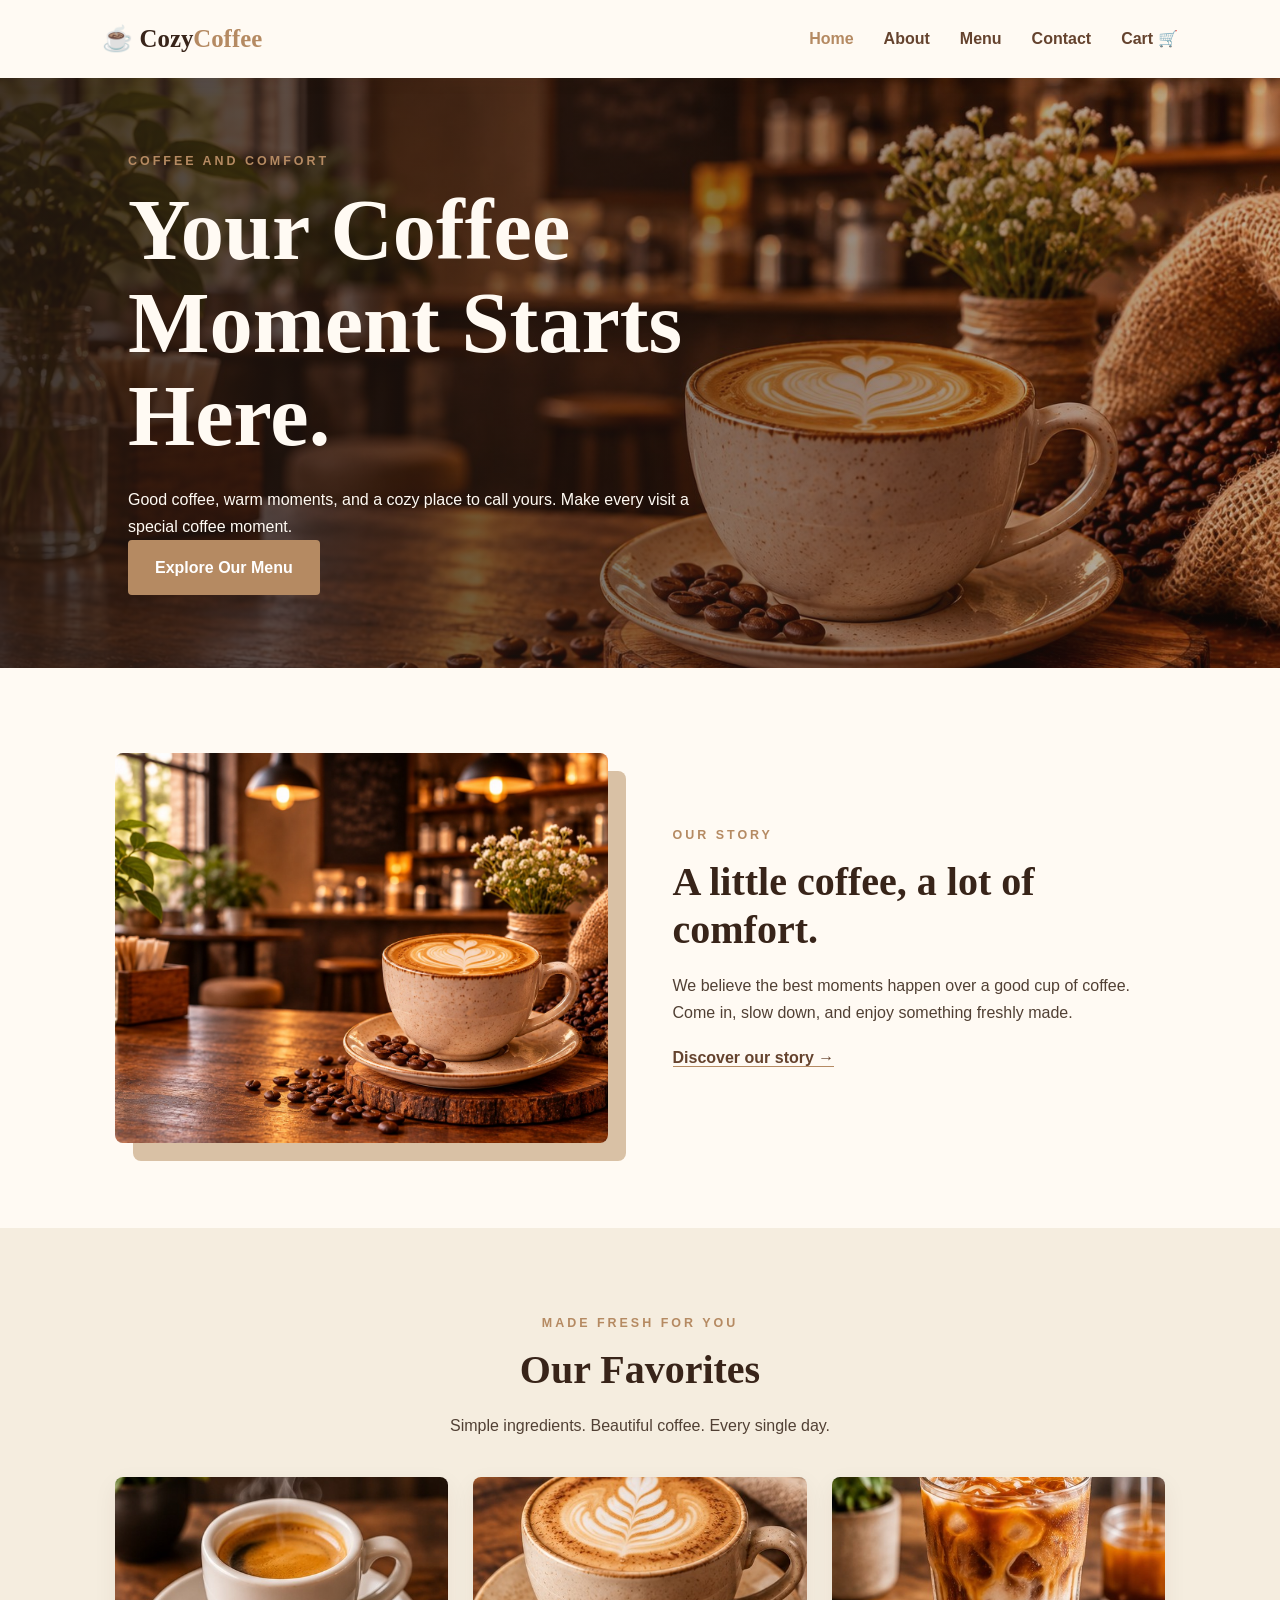
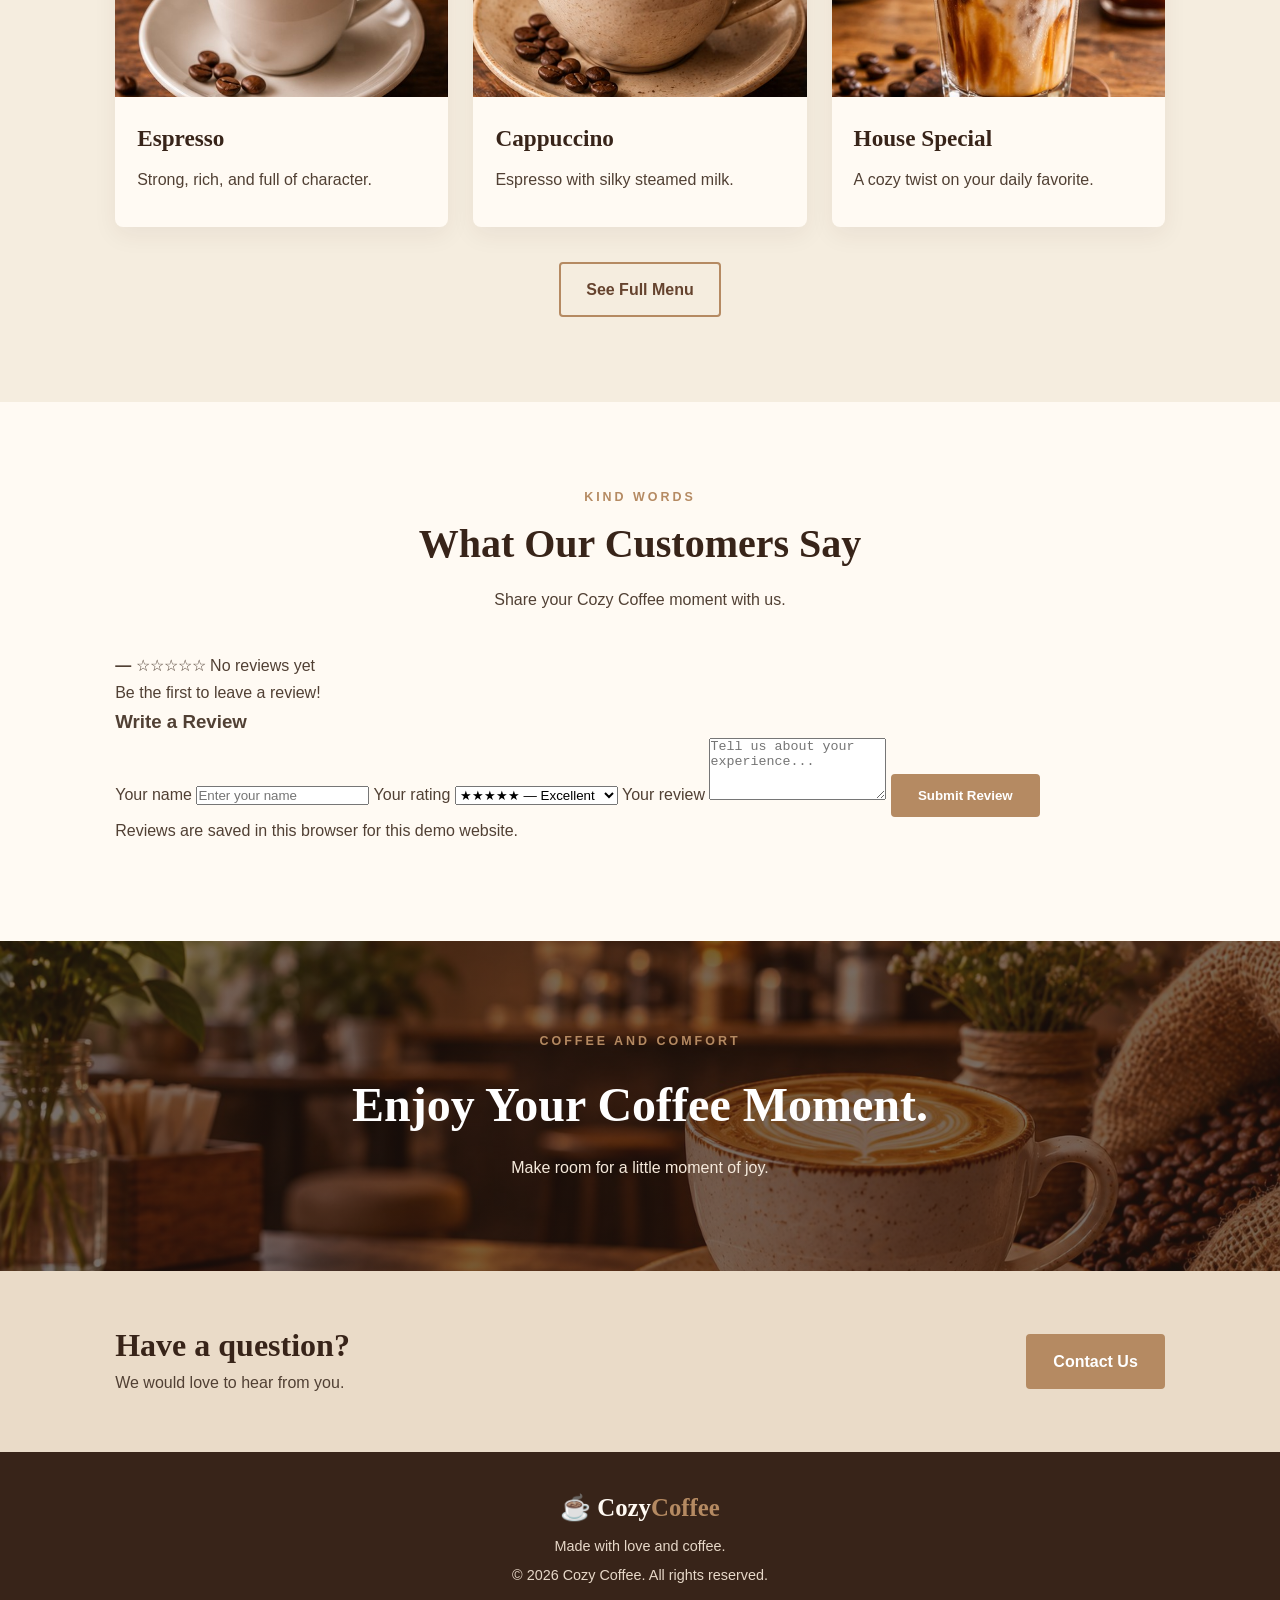
==== commit 079eb135: "Add customer reviews section to homepage" ====
--- a/index.html
+++ b/index.html
@@ -178,6 +178,48 @@
     </section>
 
 
+
+    <!-- Customer Reviews -->
+    <section class="section reviews-section" id="reviews">
+        <div class="section-heading">
+            <p class="eyebrow">KIND WORDS</p>
+            <h2>What Our Customers Say</h2>
+            <p>Share your Cozy Coffee moment with us.</p>
+        </div>
+
+        <div class="reviews-overview">
+            <strong id="reviewAverage">—</strong>
+            <span class="review-stars" id="reviewAverageStars">☆☆☆☆☆</span>
+            <span id="reviewCount">No reviews yet</span>
+        </div>
+
+        <div class="reviews-grid" id="reviewsList" aria-live="polite">
+            <p class="no-reviews">Be the first to leave a review!</p>
+        </div>
+
+        <form class="review-form" id="reviewForm">
+            <h3>Write a Review</h3>
+            <label for="reviewName">Your name</label>
+            <input type="text" id="reviewName" maxlength="40" placeholder="Enter your name" required>
+
+            <label for="reviewRating">Your rating</label>
+            <select id="reviewRating" required>
+                <option value="5">★★★★★ — Excellent</option>
+                <option value="4">★★★★☆ — Very good</option>
+                <option value="3">★★★☆☆ — Good</option>
+                <option value="2">★★☆☆☆ — Fair</option>
+                <option value="1">★☆☆☆☆ — Poor</option>
+            </select>
+
+            <label for="reviewText">Your review</label>
+            <textarea id="reviewText" rows="4" maxlength="400" placeholder="Tell us about your experience..." required></textarea>
+
+            <button class="btn" type="submit">Submit Review</button>
+            <p class="review-note">Reviews are saved in this browser for this demo website.</p>
+            <p class="form-message" id="reviewMessage" aria-live="polite"></p>
+        </form>
+    </section>
+
     <!-- Coffee Banner -->
 
     <section class="coffee-banner">
--- a/style.css
+++ b/style.css
@@ -253,7 +253,9 @@
 .coffee-card img {
     width: 100%;
     height: 220px;
+    aspect-ratio: 4 / 3;
     object-fit: cover;
+    object-position: center;
     display: block;
 }
 
@@ -475,6 +477,34 @@
     color: #a23c2c;
 }
 
+
+/* DRINK SIZE SELECTOR */
+
+.size-label {
+    display: block;
+    color: var(--brown);
+    font-size: .9rem;
+    font-weight: bold;
+    margin: 12px 0 5px;
+}
+
+.size-select {
+    width: 100%;
+    padding: 10px 12px;
+    border: 1px solid var(--latte);
+    border-radius: 4px;
+    background: var(--white);
+    color: var(--dark);
+    font: inherit;
+    cursor: pointer;
+    margin-bottom: 8px;
+}
+
+.size-select:focus {
+    outline: 2px solid var(--caramel);
+    border-color: transparent;
+}
+
 /* MENU PRICES */
 
 .price {
@@ -730,3 +760,33 @@
         grid-column: 2;
     }
 }
+
+
+/* COZY REWARDS */
+.rewards-panel {
+    margin-top: 18px;
+    padding: 16px;
+    background: var(--white);
+    border: 1px solid var(--latte);
+    border-left: 4px solid var(--caramel);
+    border-radius: 6px;
+}
+.rewards-panel h3 {
+    font-family: Georgia, serif;
+    color: var(--dark);
+    font-size: 1.15rem;
+    margin-bottom: 8px;
+}
+.rewards-panel p {
+    display: flex;
+    justify-content: space-between;
+    gap: 8px;
+    margin: 5px 0;
+    font-size: .9rem;
+}
+.rewards-panel strong { color: var(--coffee); }
+.rewards-panel small {
+    display: block;
+    margin-top: 8px;
+    color: var(--text);
+}
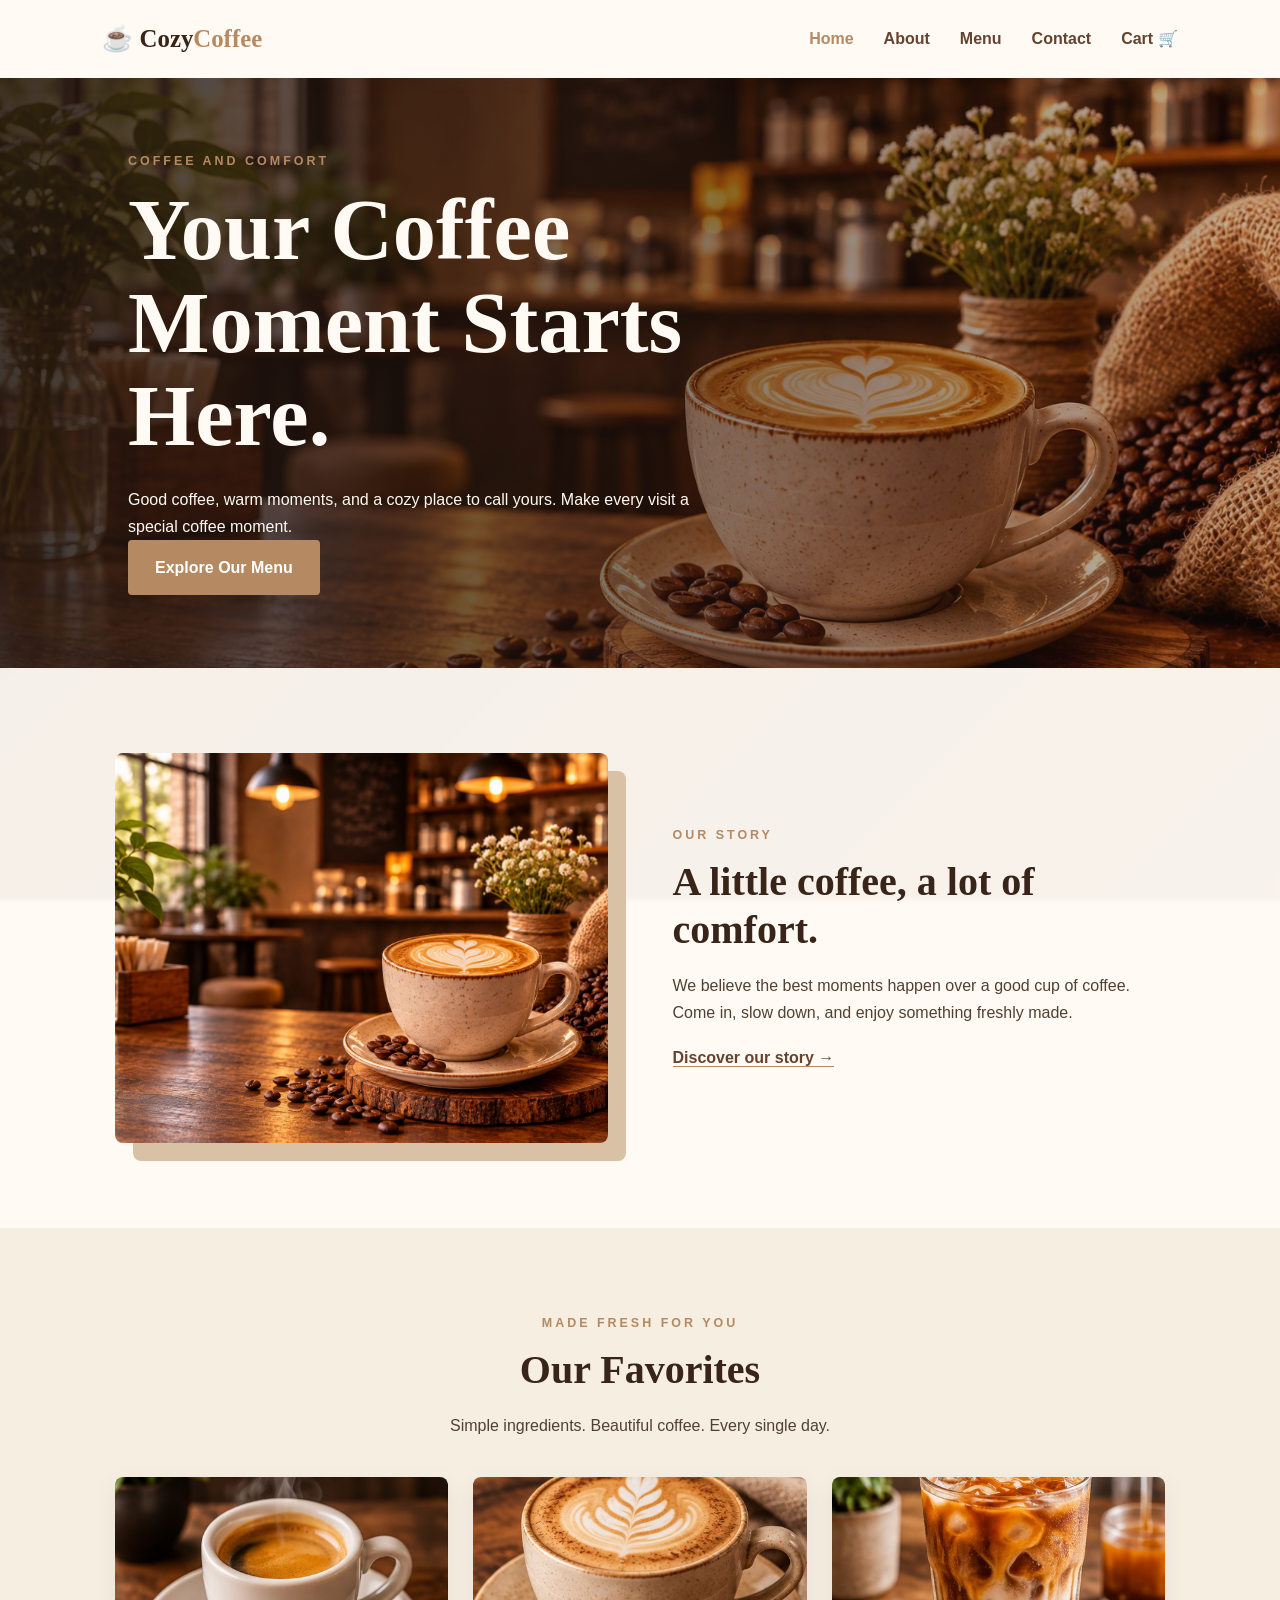
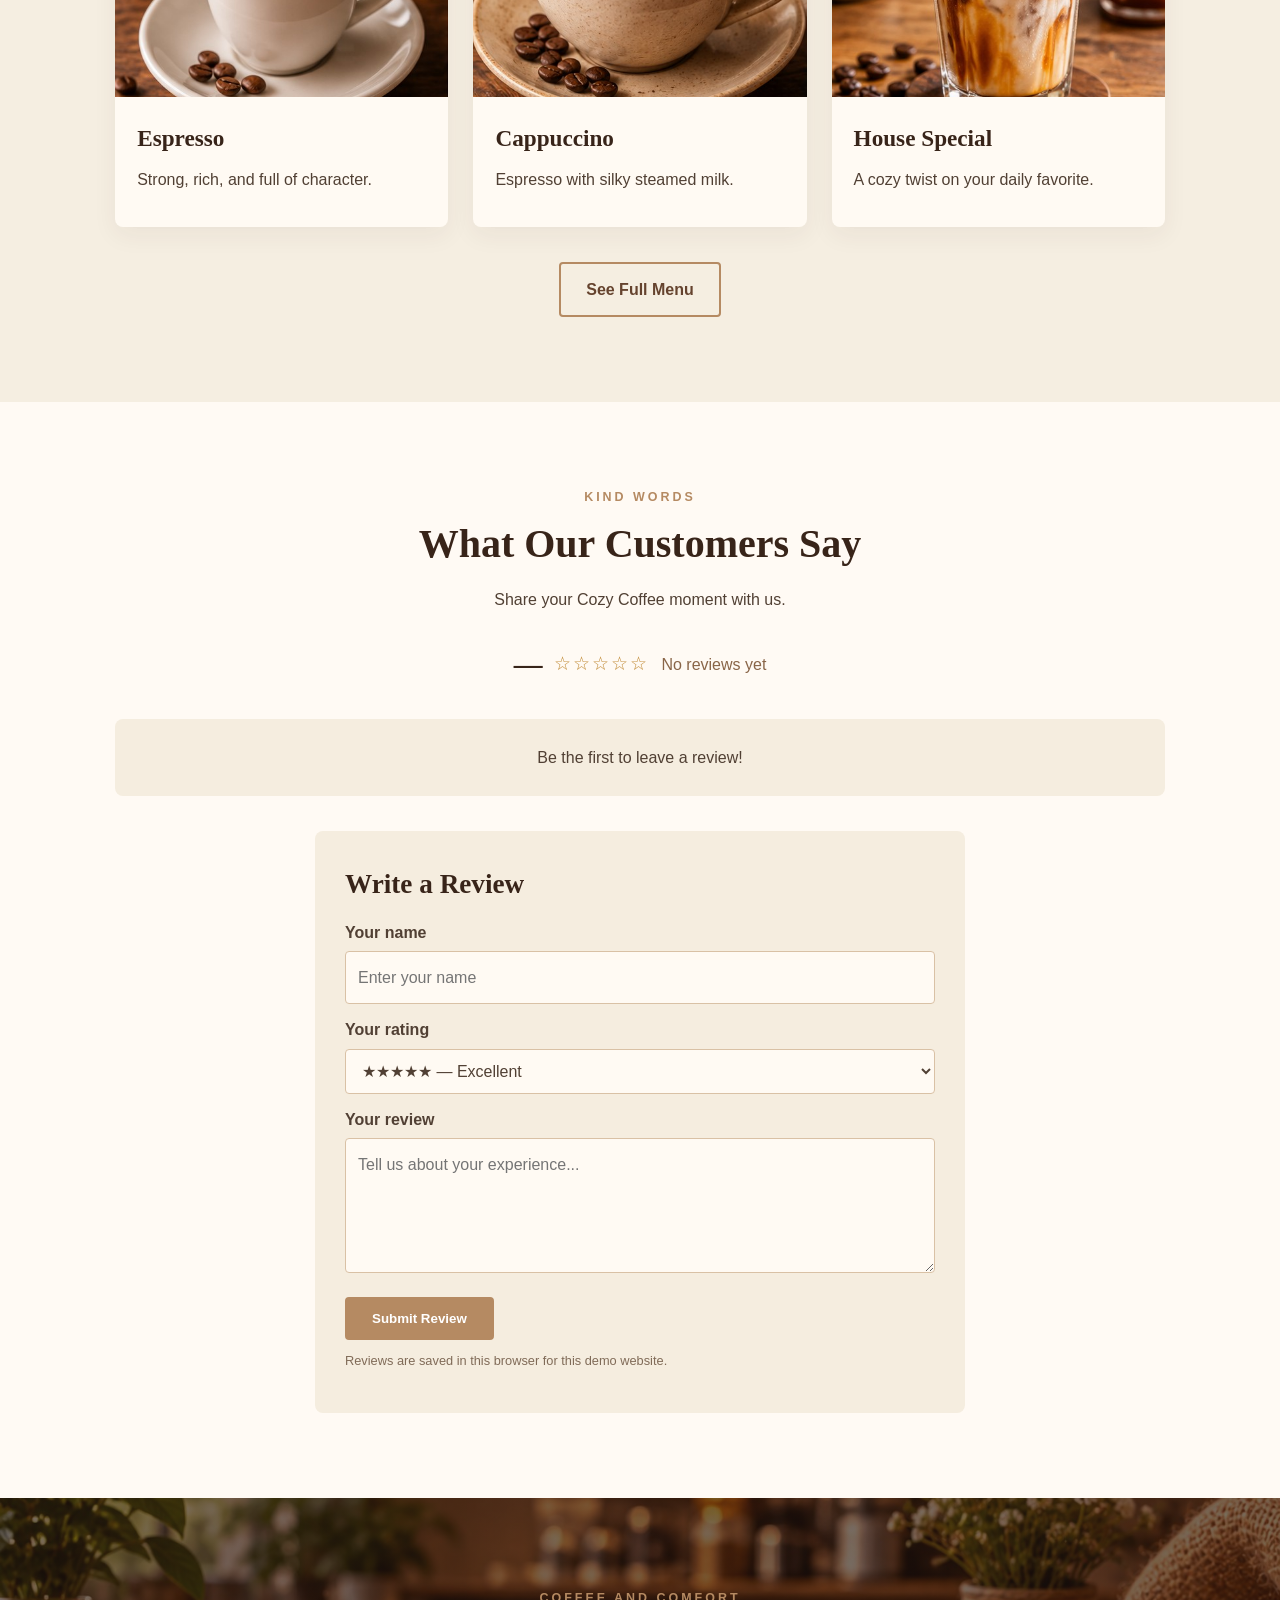
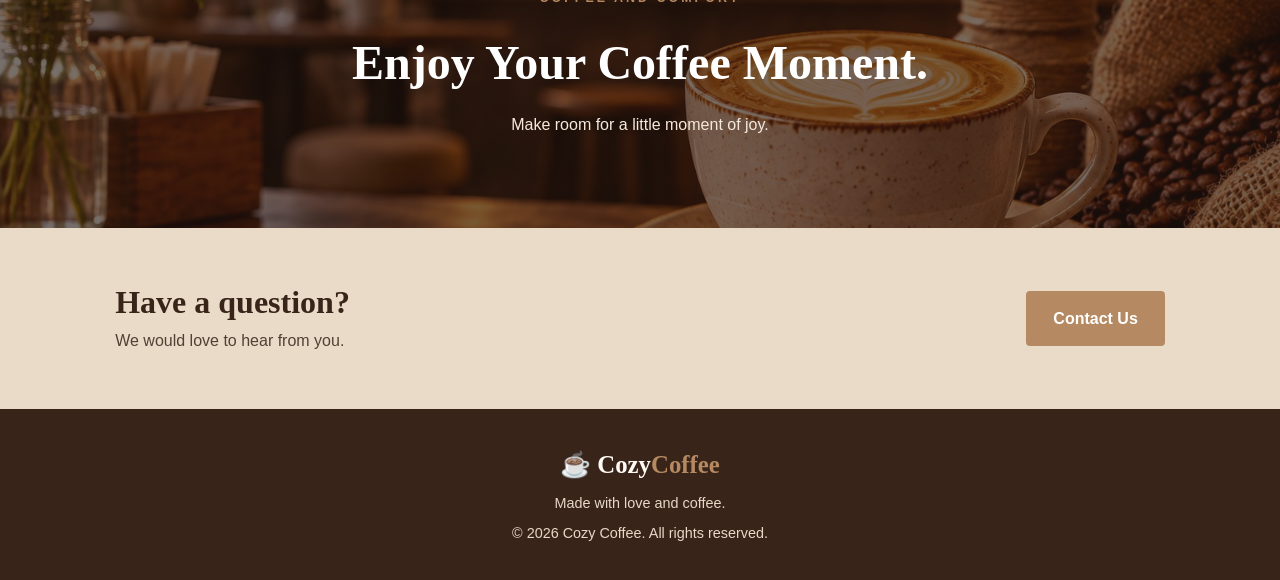
==== commit 58e3018f: "Add subtle looping coffee video background across site" ====
--- a/index.html
+++ b/index.html
@@ -12,6 +12,10 @@
 </head>
 
 <body>
+<video class="site-background-video" autoplay muted loop playsinline preload="metadata" aria-hidden="true">
+    <source src="https://raw.githubusercontent.com/frialmohamed40-design/web/main/Coffee-video%20mp4.mp4" type="video/mp4">
+</video>
+
 
 <!-- Header -->
 
--- a/style.css
+++ b/style.css
@@ -21,9 +21,31 @@
 
 body {
     font-family: Arial, Helvetica, sans-serif;
-    background: var(--white);
+    background: transparent;
     color: var(--text);
     line-height: 1.7;
+    position: relative;
+    isolation: isolate;
+}
+
+.site-background-video {
+    position: fixed;
+    inset: 0;
+    width: 100%;
+    height: 100%;
+    object-fit: cover;
+    object-position: center;
+    z-index: -2;
+    pointer-events: none;
+}
+
+body::before {
+    content: "";
+    position: fixed;
+    inset: 0;
+    z-index: -1;
+    pointer-events: none;
+    background: linear-gradient(135deg, rgba(35, 21, 13, .42), rgba(71, 45, 27, .30));
 }
 
 /* HEADER */
@@ -170,6 +192,8 @@
 
 .section {
     padding: 85px 9%;
+    background: rgba(255, 250, 243, .88);
+    backdrop-filter: blur(2px);
 }
 
 .about-preview {
@@ -217,7 +241,7 @@
 /* MENU CARDS */
 
 .menu-section {
-    background: var(--cream);
+    background: rgba(245, 237, 223, .91);
     text-align: center;
 }
 
@@ -363,7 +387,7 @@
 }
 
 .values {
-    background: var(--cream);
+    background: rgba(245, 237, 223, .91);
 }
 
 /* ABOUT VALUES CARDS */
@@ -790,3 +814,164 @@
     margin-top: 8px;
     color: var(--text);
 }
+
+
+/* CUSTOMER REVIEWS */
+.reviews-section {
+    background: rgba(255, 250, 243, .90);
+}
+.reviews-overview {
+    display: flex;
+    justify-content: center;
+    align-items: center;
+    flex-wrap: wrap;
+    gap: 12px;
+    margin: -12px 0 30px;
+    color: var(--coffee);
+}
+.reviews-overview strong {
+    color: var(--dark);
+    font-family: Georgia, serif;
+    font-size: 1.8rem;
+}
+.review-stars {
+    color: #c18b36;
+    letter-spacing: 2px;
+    font-size: 1.2rem;
+}
+.reviews-grid {
+    display: grid;
+    grid-template-columns: repeat(3, minmax(0, 1fr));
+    gap: 20px;
+    margin-bottom: 35px;
+}
+.review-card {
+    background: var(--cream);
+    border: 1px solid var(--latte);
+    border-radius: 8px;
+    padding: 22px;
+}
+.review-card h4 {
+    color: var(--dark);
+    font-family: Georgia, serif;
+    font-size: 1.15rem;
+}
+.review-card .review-stars {
+    display: block;
+    margin: 5px 0 10px;
+}
+.review-card p {
+    overflow-wrap: anywhere;
+}
+.no-reviews {
+    grid-column: 1 / -1;
+    text-align: center;
+    padding: 25px;
+    background: var(--cream);
+    border-radius: 8px;
+}
+.review-form {
+    max-width: 650px;
+    margin: 0 auto;
+    padding: 30px;
+    background: var(--cream);
+    border-radius: 8px;
+}
+.review-form h3 {
+    color: var(--dark);
+    font-family: Georgia, serif;
+    font-size: 1.7rem;
+    margin-bottom: 12px;
+}
+.review-form label {
+    display: block;
+    font-weight: bold;
+    margin: 12px 0 5px;
+}
+.review-form input,
+.review-form select,
+.review-form textarea {
+    width: 100%;
+    padding: 12px;
+    border: 1px solid var(--latte);
+    border-radius: 4px;
+    background: var(--white);
+    color: var(--text);
+    font: inherit;
+}
+.review-form input:focus,
+.review-form select:focus,
+.review-form textarea:focus {
+    outline: 2px solid var(--caramel);
+    border-color: transparent;
+}
+.review-form .btn {
+    margin-top: 16px;
+}
+.review-note {
+    color: #806b58;
+    font-size: .8rem;
+    margin-top: 10px;
+}
+@media (max-width: 800px) {
+    .reviews-grid { grid-template-columns: repeat(2, minmax(0, 1fr)); }
+}
+@media (max-width: 560px) {
+    .reviews-grid { grid-template-columns: 1fr; }
+    .review-form { padding: 22px; }
+}
+
+
+
+/* ORDER TRACKING */
+.tracking-section { background: rgba(245, 237, 223, .91); }
+.tracking-form { max-width: 650px; margin: 0 auto 24px; padding: 25px; background: var(--white); border: 1px solid var(--latte); border-radius: 8px; }
+.tracking-form label { display: block; font-weight: bold; margin-bottom: 8px; color: var(--dark); }
+.tracking-input-row { display: flex; gap: 10px; }
+.tracking-input-row input { min-width: 0; flex: 1; padding: 12px; border: 1px solid var(--latte); border-radius: 4px; background: var(--white); font: inherit; color: var(--text); }
+.tracking-result { max-width: 800px; margin: 0 auto; }
+.tracking-card { background: var(--white); border: 1px solid var(--latte); border-radius: 8px; padding: 25px; }
+.tracking-card-heading { display: flex; justify-content: space-between; align-items: center; gap: 15px; flex-wrap: wrap; }
+.tracking-label { color: var(--coffee); font-size: .75rem; letter-spacing: 2px; font-weight: bold; }
+.tracking-card h3, .tracking-card h4 { color: var(--dark); font-family: Georgia, serif; }
+.tracking-card h3 { font-size: 1.5rem; }
+.tracking-status { background: #e5eddf; color: #426b3e; padding: 6px 12px; border-radius: 20px; font-size: .85rem; font-weight: bold; }
+.tracking-date, .tracking-demo-note, .tracking-note { color: #806b58; font-size: .88rem; margin-top: 10px; }
+.tracking-progress { display: grid; grid-template-columns: repeat(4, 1fr); gap: 8px; margin: 28px 0; }
+.tracking-step { display: flex; flex-direction: column; align-items: center; gap: 8px; text-align: center; color: #9b8b7b; font-size: .82rem; }
+.tracking-step span { width: 34px; height: 34px; display: grid; place-items: center; border: 2px solid var(--latte); border-radius: 50%; font-weight: bold; }
+.tracking-step.active { color: var(--coffee); }
+.tracking-step.active span { background: var(--caramel); color: white; border-color: var(--caramel); }
+.tracking-card ul { padding-left: 22px; margin: 8px 0 14px; }
+.tracking-total { border-top: 1px solid var(--latte); padding-top: 12px; }
+.tracking-total strong { color: var(--dark); }
+.tracking-error { text-align: center; color: #a23c2c; background: var(--white); padding: 18px; border-radius: 6px; }
+.tracking-demo-note { border-top: 1px solid var(--latte); padding-top: 12px; }
+.tracking-note { text-align: center; }
+@media (max-width: 560px) {
+    .tracking-form { padding: 18px; }
+    .tracking-input-row { flex-direction: column; }
+    .tracking-input-row .btn { width: 100%; }
+    .tracking-card { padding: 18px; }
+    .tracking-progress { gap: 4px; }
+    .tracking-step { font-size: .7rem; }
+}
+
+ 
+/* PROMO CODES & DISCOUNTS */
+.coupon-panel { margin: 18px 0; padding: 16px; background: var(--white); border: 1px solid var(--latte); border-radius: 6px; }
+.coupon-panel h3 { color: var(--dark); font-family: Georgia, serif; font-size: 1.15rem; margin-bottom: 5px; }
+.coupon-panel > p { font-size: .88rem; }
+.coupon-panel label { display: block; font-weight: bold; margin: 10px 0 5px; color: var(--brown); }
+.coupon-input-row { display: flex; gap: 8px; }
+.coupon-input-row input { width: 100%; min-width: 0; padding: 10px; border: 1px solid var(--latte); border-radius: 4px; background: var(--white); color: var(--dark); font: inherit; }
+.coupon-input-row .btn { padding: 9px 14px; }
+.coupon-hint { color: #806b58; margin-top: 8px; font-size: .78rem !important; }
+.coupon-message { margin-top: 8px; font-size: .85rem; font-weight: bold; }
+.coupon-message.success { color: #426b3e; }
+.coupon-message.error { color: #a23c2c; }
+.discount-line strong { color: #426b3e; }
+@media (max-width: 560px) {
+    .coupon-input-row { flex-direction: column; }
+    .coupon-input-row .btn { width: 100%; }
+}
